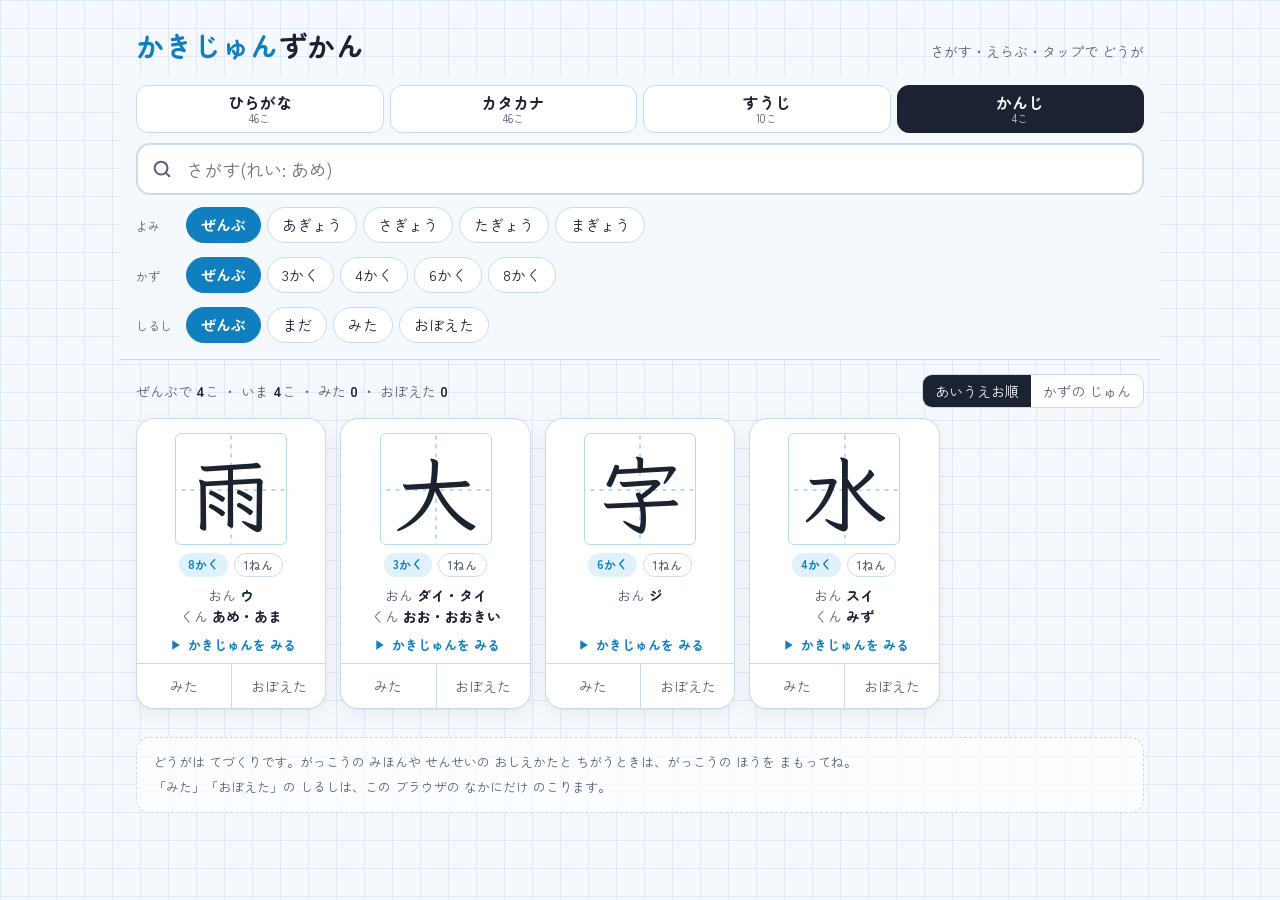
==== docs/index.html @ beeafe8a "ラベルを まだ/みた/おぼえた に変更 Co-Authored-By: Claude Sonnet 5.5 <noreply@anthropic.com> Claude-Session: https:" ====
<!DOCTYPE html>
<html lang="ja">
<head>
<meta charset="utf-8">
<meta name="viewport" content="width=device-width, initial-scale=1">
<title>かきじゅんずかん</title>
<link rel="preconnect" href="https://fonts.googleapis.com">
<link rel="preconnect" href="https://fonts.gstatic.com" crossorigin>
<link href="https://fonts.googleapis.com/css2?family=Klee+One:wght@400;600&family=Zen+Maru+Gothic:wght@400;500;700&display=swap" rel="stylesheet">
<style>
/* Layout idea: a school notebook page. Pale blue ruled paper, red-pencil accent,
   each kanji sits in a dashed-cross practice square like the real 漢字ノート. */
:root {
  --paper: #f5f9fd;
  --card: #ffffff;
  --grid: #dfeaf4;
  --line: #c9dbea;
  --ink: #1b2230;
  --ink-2: #566175;
  --accent: #0f7fc0;
  --accent-soft: #dff1fb;
  --ok: #26804f;
  --ok-soft: #e0f2e7;
  --guide: #b5d9ee;
  --shadow: 0 1px 0 rgba(27, 34, 48, .05), 0 6px 18px rgba(27, 34, 48, .06);
  --font-body: "Zen Maru Gothic", "Hiragino Maru Gothic ProN", "Yu Gothic", "Noto Sans JP", sans-serif;
  --font-kanji: "Klee One", "Yu Kyokasho", "UD Digi Kyokasho N-R", "Hiragino Mincho ProN", "Noto Serif JP", serif;
  color-scheme: light;
}
@media (prefers-color-scheme: dark) {
  :root:not([data-theme="light"]) {
    --paper: #12171e; --card: #1a212b; --grid: #1b2430; --line: #2b3646;
    --ink: #edf1f7; --ink-2: #9ba7b9; --accent: #5cc3f0; --accent-soft: #1c3442;
    --ok: #5ccb8a; --ok-soft: #1c3227; --guide: #2f5568;
    --shadow: 0 1px 0 rgba(0, 0, 0, .3), 0 6px 18px rgba(0, 0, 0, .25);
    color-scheme: dark;
  }
}
:root[data-theme="dark"] {
  --paper: #12171e; --card: #1a212b; --grid: #1b2430; --line: #2b3646;
  --ink: #edf1f7; --ink-2: #9ba7b9; --accent: #5cc3f0; --accent-soft: #1c3442;
  --ok: #5ccb8a; --ok-soft: #1c3227; --guide: #2f5568;
  --shadow: 0 1px 0 rgba(0, 0, 0, .3), 0 6px 18px rgba(0, 0, 0, .25);
  color-scheme: dark;
}

* { box-sizing: border-box; }
html { -webkit-text-size-adjust: 100%; }
body {
  margin: 0;
  background-color: var(--paper);
  background-image:
    linear-gradient(var(--grid) 1px, transparent 1px),
    linear-gradient(90deg, var(--grid) 1px, transparent 1px);
  background-size: 28px 28px;
  color: var(--ink);
  font-family: var(--font-body);
  font-size: 16px;
  line-height: 1.6;
}
button, input { font: inherit; color: inherit; }
button { cursor: pointer; }
:focus-visible { outline: 3px solid var(--accent); outline-offset: 2px; border-radius: 8px; }

.wrap { max-width: 1040px; margin: 0 auto; padding: 0 16px 56px; }

/* ---------- header + controls ---------- */
.top { padding: 28px 0 12px; display: flex; flex-wrap: wrap; align-items: baseline; justify-content: space-between; gap: 6px 16px; }
h1 { margin: 0; font-size: 28px; line-height: 1.25; letter-spacing: .02em; text-wrap: balance; }
h1 .mark { color: var(--accent); }
.lead { margin: 0; color: var(--ink-2); font-size: 14px; }

.controls {
  position: sticky; top: 0; z-index: 5;
  margin: 0 -16px; padding: 10px 16px 12px;
  background: color-mix(in srgb, var(--paper) 92%, transparent);
  backdrop-filter: blur(6px);
  border-bottom: 1px solid var(--line);
  display: grid; grid-template-columns: minmax(0, 1fr); gap: 10px;
}
.tabs { display: grid; grid-template-columns: repeat(4, minmax(0, 1fr)); gap: 6px; }
.tab {
  min-height: 48px; padding: 4px 2px; border: 1.5px solid var(--line); border-radius: 12px; background: var(--card);
  display: grid; justify-items: center; align-content: center; line-height: 1.2; font-size: 16px; font-weight: 700;
}
.tab small { font-size: 11px; font-weight: 400; color: var(--ink-2); font-variant-numeric: tabular-nums; }
.tab[aria-selected="true"] { background: var(--ink); border-color: var(--ink); color: var(--paper); }
.tab[aria-selected="true"] small { color: var(--paper); opacity: .8; }
.search { position: relative; }
.search input {
  width: 100%; height: 52px; padding: 0 48px 0 48px;
  border: 2px solid var(--line); border-radius: 14px;
  background: var(--card); font-size: 18px;
}
.search input:focus { border-color: var(--accent); outline: none; box-shadow: 0 0 0 4px var(--accent-soft); }
.search svg { position: absolute; left: 15px; top: 15px; width: 22px; height: 22px; color: var(--ink-2); pointer-events: none; }
.search .clear {
  position: absolute; right: 8px; top: 8px; width: 36px; height: 36px; border: 0; border-radius: 10px;
  background: transparent; color: var(--ink-2); font-size: 22px; line-height: 1;
}
.search .clear[hidden] { display: none; }

.filters { display: grid; grid-template-columns: minmax(0, 1fr); gap: 8px; }
.frow { display: flex; align-items: center; gap: 8px; min-width: 0; }
.flabel { flex: none; width: 3.4em; font-size: 12px; color: var(--ink-2); }
.chips { display: flex; gap: 6px; overflow-x: auto; padding: 2px 1px 4px; scrollbar-width: thin; min-width: 0; flex: 1; }
.chip {
  flex: none; min-width: 44px; height: 36px; padding: 0 14px;
  border: 1.5px solid var(--line); border-radius: 999px; background: var(--card);
  font-size: 15px; white-space: nowrap;
}
.chip[aria-pressed="true"] { background: var(--accent); border-color: var(--accent); color: #fff; font-weight: 700; }
:root[data-theme="dark"] .chip[aria-pressed="true"] { color: #08141c; }
@media (prefers-color-scheme: dark) { :root:not([data-theme="light"]) .chip[aria-pressed="true"] { color: #08141c; } }

.summary { display: flex; flex-wrap: wrap; gap: 4px 14px; align-items: center; justify-content: space-between; padding: 14px 0 10px; color: var(--ink-2); font-size: 14px; }
.summary b { color: var(--ink); font-variant-numeric: tabular-nums; }
.sort { display: inline-flex; border: 1.5px solid var(--line); border-radius: 10px; overflow: hidden; background: var(--card); }
.sort button { border: 0; background: transparent; padding: 5px 12px; font-size: 14px; }
.sort button[aria-pressed="true"] { background: var(--ink); color: var(--paper); }

/* ---------- cards ---------- */
.grid { list-style: none; margin: 0; padding: 0; display: grid; grid-template-columns: repeat(auto-fill, minmax(158px, 1fr)); gap: 14px; }
.card {
  background: var(--card); border: 1.5px solid var(--line); border-radius: 18px; box-shadow: var(--shadow);
  display: flex; flex-direction: column; overflow: hidden;
}
.card[data-status="done"] { border-color: color-mix(in srgb, var(--ok) 55%, var(--line)); }
.open { border: 0; background: transparent; padding: 14px 12px 8px; display: grid; justify-items: center; gap: 8px; text-align: center; }
.square {
  position: relative; width: 112px; height: 112px; display: grid; place-items: center;
  border: 1.5px solid var(--guide); border-radius: 6px;
  background:
    linear-gradient(90deg, var(--guide) 50%, transparent 50%) center / 9px 1.5px repeat-x,
    linear-gradient(0deg, var(--guide) 50%, transparent 50%) center / 1.5px 9px repeat-y;
}
.square::after { content: ""; position: absolute; inset: 0; background: var(--card); opacity: 0; }
.kanji { position: relative; z-index: 1; font-family: var(--font-kanji); font-size: 84px; line-height: 1; font-weight: 600; text-shadow: 0 0 0 var(--card); }
.meta { display: flex; gap: 6px; flex-wrap: wrap; justify-content: center; }
.tag { font-size: 12px; padding: 1px 9px; border-radius: 999px; background: var(--accent-soft); color: var(--accent); font-weight: 700; font-variant-numeric: tabular-nums; }
.tag.plain { background: transparent; border: 1px solid var(--line); color: var(--ink-2); font-weight: 500; }
.reads { font-size: 14px; color: var(--ink-2); line-height: 1.5; min-height: 3em; }
.reads b { color: var(--ink); font-weight: 700; }
.play { display: inline-flex; align-items: center; gap: 5px; color: var(--accent); font-size: 13px; font-weight: 700; }
.play svg { width: 16px; height: 16px; }
.marks { display: grid; grid-template-columns: 1fr 1fr; border-top: 1.5px solid var(--line); }
.mark-btn { border: 0; background: transparent; padding: 9px 4px; font-size: 14px; color: var(--ink-2); min-height: 44px; }
.mark-btn + .mark-btn { border-left: 1.5px solid var(--line); }
.mark-btn[aria-pressed="true"].practice { background: var(--accent-soft); color: var(--accent); font-weight: 700; }
.mark-btn[aria-pressed="true"].done { background: var(--ok-soft); color: var(--ok); font-weight: 700; }

.empty { text-align: center; padding: 48px 12px; color: var(--ink-2); }
.empty strong { display: block; color: var(--ink); font-size: 18px; margin-bottom: 6px; }
.empty button { margin-top: 12px; height: 44px; padding: 0 20px; border-radius: 12px; border: 1.5px solid var(--accent); background: var(--card); color: var(--accent); font-weight: 700; }

.foot { margin-top: 28px; padding: 14px 16px; border: 1.5px dashed var(--line); border-radius: 14px; color: var(--ink-2); font-size: 13px; background: color-mix(in srgb, var(--card) 70%, transparent); }
.foot p { margin: 0; }
.foot p + p { margin-top: 4px; }

/* ---------- video dialog ---------- */
.scrim { position: fixed; inset: 0; z-index: 20; background: rgba(10, 14, 20, .62); display: grid; place-items: center; padding: 12px; }
.scrim[hidden] { display: none; }
.sheet { width: min(900px, 100%); max-height: calc(100% - 8px); overflow: auto; background: var(--card); border-radius: 20px; box-shadow: 0 20px 60px rgba(0, 0, 0, .4); }
.sheet-head { display: flex; align-items: center; gap: 10px; padding: 12px 12px 8px 18px; }
.sheet-head h2 { margin: 0; font-size: 20px; flex: 1; min-width: 0; }
.sheet-head h2 .k { font-family: var(--font-kanji); font-size: 30px; margin-right: 8px; color: var(--accent); }
.icon-btn { width: 44px; height: 44px; border-radius: 12px; border: 1.5px solid var(--line); background: var(--card); font-size: 20px; line-height: 1; }
.icon-btn:disabled { opacity: .35; cursor: default; }
.video-box { background: #fff; aspect-ratio: 16 / 9; width: 100%; }
.video-box video { width: 100%; height: 100%; display: block; background: #faf7f2; }
.sheet-body { padding: 12px 18px 18px; display: grid; gap: 10px; }
.speed { display: flex; align-items: center; gap: 8px; flex-wrap: wrap; }
.speed .chip { height: 40px; }
.facts { margin: 0; display: grid; grid-template-columns: auto 1fr; gap: 4px 14px; font-size: 15px; }
.facts dt { color: var(--ink-2); font-size: 13px; padding-top: 2px; }
.facts dd { margin: 0; }
.note { margin: 0; padding: 8px 12px; border-radius: 10px; background: var(--accent-soft); color: var(--ink); font-size: 14px; }

@media (max-width: 420px) {
  h1 { font-size: 24px; }
  .grid { grid-template-columns: repeat(2, minmax(0, 1fr)); gap: 10px; }
  .square { width: 96px; height: 96px; }
  .kanji { font-size: 72px; }
  .scrim { padding: 0; align-items: end; }
  .sheet { border-radius: 20px 20px 0 0; max-height: 96%; }
}
@media (prefers-reduced-motion: no-preference) {
  .card { transition: transform .12s ease, box-shadow .12s ease; }
  .card:hover { transform: translateY(-2px); }
}
</style>
</head>
<body>
<div class="wrap">
  <header class="top">
    <h1><span class="mark">かきじゅん</span>ずかん</h1>
    <p class="lead">さがす・えらぶ・タップで どうが</p>
  </header>

  <section class="controls" aria-label="さがす・しぼりこみ">
    <div class="tabs" id="tabs" role="tablist" aria-label="もじの しゅるい"></div>
    <div class="search">
      <svg viewBox="0 0 24 24" fill="none" stroke="currentColor" stroke-width="2.2" stroke-linecap="round" aria-hidden="true"><circle cx="11" cy="11" r="7"/><path d="M20 20l-3.5-3.5"/></svg>
      <input id="q" type="search" inputmode="search" autocomplete="off" enterkeyhint="search"
             placeholder="さがす(れい: あめ)" aria-label="かんじ・よみ・ことばで さがす">
      <button class="clear" id="qclear" type="button" aria-label="もじを けす" hidden>×</button>
    </div>
    <div class="filters">
      <div class="frow"><span class="flabel">よみ</span><div class="chips" id="rows" role="group" aria-label="よみの ぎょうで しぼりこむ"></div></div>
      <div class="frow"><span class="flabel">かず</span><div class="chips" id="strokes" role="group" aria-label="かくの かずで しぼりこむ"></div></div>
      <div class="frow"><span class="flabel">しるし</span><div class="chips" id="status" role="group" aria-label="しるしでしぼりこむ"></div></div>
    </div>
  </section>

  <div class="summary">
    <span id="count" aria-live="polite"></span>
    <span class="sort" role="group" aria-label="ならびかえ">
      <button type="button" data-sort="kana" aria-pressed="true">あいうえお順</button>
      <button type="button" data-sort="strokes" aria-pressed="false">かずの じゅん</button>
    </span>
  </div>

  <ul class="grid" id="grid"></ul>
  <div class="empty" id="soon" hidden>
    <strong>このタブの どうがは、まだ ありません</strong>
    <span>じゅんびが できたら、ここに ならびます。</span>
  </div>
  <div class="empty" id="empty" hidden>
    <strong>みつかりません</strong>
    <span>ひらがなで「あめ」のように いれるか、しぼりこみを はずして ください。</span><br>
    <button type="button" id="reset">しぼりこみを ぜんぶ はずす</button>
  </div>

  <aside class="foot">
    <p>どうがは てづくりです。がっこうの みほんや せんせいの おしえかたと ちがうときは、がっこうの ほうを まもってね。</p>
    <p>「みた」「おぼえた」の しるしは、この ブラウザの なかにだけ のこります。</p>
  </aside>
</div>

<div class="scrim" id="scrim" hidden>
  <div class="sheet" role="dialog" aria-modal="true" aria-labelledby="dtitle" id="sheet">
    <div class="sheet-head">
      <button class="icon-btn" id="prev" type="button" aria-label="まえの もじ">‹</button>
      <h2 id="dtitle"></h2>
      <button class="icon-btn" id="next" type="button" aria-label="つぎの もじ">›</button>
      <button class="icon-btn" id="close" type="button" aria-label="とじる">×</button>
    </div>
    <div class="video-box"><video id="video" controls playsinline muted loop preload="metadata"></video></div>
    <div class="sheet-body">
      <div class="speed" role="group" aria-label="どうがの はやさ">
        <button class="chip" type="button" data-rate="0.5" aria-pressed="false">ゆっくり</button>
        <button class="chip" type="button" data-rate="1" aria-pressed="true">ふつう</button>
      </div>
      <dl class="facts" id="facts"></dl>
      <p class="note" id="note" hidden></p>
    </div>
  </div>
</div>

<script>
/* ---- data: add one object per kanji; put its video in videos/ ---- */
const KANJI = [
  { k: "雨", on: ["ウ"], kun: ["あめ", "あま"], words: [["大雨", "おおあめ"], ["小雨", "こさめ"], ["雨天", "うてん"]],
    grade: 1, strokes: 8, video: "videos/ame.mp4", note: "" },
  { k: "字", on: ["ジ"], kun: [], words: [["文字", "もじ"], ["十字", "じゅうじ"], ["赤字", "あかじ"]],
    grade: 1, strokes: 6, video: "videos/ji.mp4", note: "" },
  { k: "水", on: ["スイ"], kun: ["みず"], words: [["水", "みず"], ["水玉", "みずたま"], ["水田", "すいでん"]],
    grade: 1, strokes: 4, video: "videos/sui.mp4", note: "" },
  { k: "大", on: ["ダイ", "タイ"], kun: ["おお", "おおきい"], words: [["大きい", "おおきい"], ["大雨", "おおあめ"], ["大小", "だいしょう"]],
    grade: 1, strokes: 3, video: "videos/dai.mp4", note: "" }
];

/* kana & numbers: [char, romaji/reading, strokes] — video file is videos/<prefix>_<romaji>.mp4 */
const KANA = {"h": [["あ", "a", 3], ["い", "i", 2], ["う", "u", 2], ["え", "e", 2], ["お", "o", 3], ["か", "ka", 3], ["き", "ki", 4], ["く", "ku", 1], ["け", "ke", 3], ["こ", "ko", 2], ["さ", "sa", 3], ["し", "shi", 1], ["す", "su", 2], ["せ", "se", 3], ["そ", "so", 2], ["た", "ta", 4], ["ち", "chi", 2], ["つ", "tsu", 1], ["て", "te", 1], ["と", "to", 2], ["な", "na", 4], ["に", "ni", 3], ["ぬ", "nu", 2], ["ね", "ne", 2], ["の", "no", 1], ["は", "ha", 3], ["ひ", "hi", 1], ["ふ", "fu", 4], ["へ", "he", 1], ["ほ", "ho", 4], ["ま", "ma", 3], ["み", "mi", 2], ["む", "mu", 3], ["め", "me", 2], ["も", "mo", 3], ["や", "ya", 3], ["ゆ", "yu", 2], ["よ", "yo", 2], ["ら", "ra", 2], ["り", "ri", 2], ["る", "ru", 2], ["れ", "re", 2], ["ろ", "ro", 1], ["わ", "wa", 2], ["を", "wo", 3], ["ん", "n", 1]], "k": [["ア", "a", 2], ["イ", "i", 2], ["ウ", "u", 3], ["エ", "e", 3], ["オ", "o", 3], ["カ", "ka", 2], ["キ", "ki", 3], ["ク", "ku", 2], ["ケ", "ke", 3], ["コ", "ko", 2], ["サ", "sa", 3], ["シ", "shi", 3], ["ス", "su", 2], ["セ", "se", 2], ["ソ", "so", 2], ["タ", "ta", 3], ["チ", "chi", 3], ["ツ", "tsu", 3], ["テ", "te", 3], ["ト", "to", 2], ["ナ", "na", 2], ["ニ", "ni", 2], ["ヌ", "nu", 2], ["ネ", "ne", 4], ["ノ", "no", 1], ["ハ", "ha", 2], ["ヒ", "hi", 2], ["フ", "fu", 1], ["ヘ", "he", 1], ["ホ", "ho", 4], ["マ", "ma", 2], ["ミ", "mi", 3], ["ム", "mu", 2], ["メ", "me", 2], ["モ", "mo", 3], ["ヤ", "ya", 2], ["ユ", "yu", 2], ["ヨ", "yo", 3], ["ラ", "ra", 2], ["リ", "ri", 2], ["ル", "ru", 2], ["レ", "re", 1], ["ロ", "ro", 3], ["ワ", "wa", 2], ["ヲ", "wo", 3], ["ン", "n", 2]], "n": [["0", "ぜろ", 1], ["1", "いち", 2], ["2", "に", 1], ["3", "さん", 1], ["4", "よん", 2], ["5", "ご", 2], ["6", "ろく", 1], ["7", "なな", 1], ["8", "はち", 1], ["9", "きゅう", 2]]};
KANA.h.forEach(([c, r, n], i) => KANJI.push({ k: c, cat: "hiragana", on: [], kun: [], words: [], grade: 0, strokes: n, video: `videos/h_${r}.mp4`, note: "", ord: i, sub: r }));
KANA.k.forEach(([c, r, n], i) => KANJI.push({ k: c, cat: "katakana", on: [], kun: [], words: [], grade: 0, strokes: n, video: `videos/k_${r}.mp4`, note: "", ord: i, sub: r }));
KANA.n.forEach(([c, r, n], i) => KANJI.push({ k: c, cat: "number", on: [], kun: [], words: [], grade: 0, strokes: n, video: `videos/n_${c}.mp4`, note: "", ord: i, sub: r }));

/* tabs: each entry in KANJI carries cat (default "kanji"). Hiragana / katakana / numbers use the same fields. */
const CATS = [["hiragana", "ひらがな"], ["katakana", "カタカナ"], ["number", "すうじ"], ["kanji", "かんじ"]];
const ROWS = [["あ", "あいうえお"], ["か", "かきくけこがぎぐげご"], ["さ", "さしすせそざじずぜぞ"], ["た", "たちつてとだぢづでど"],
  ["な", "なにぬねの"], ["は", "はひふへほばびぶべぼぱぴぷぺぽ"], ["ま", "まみむめも"], ["や", "やゆよ"], ["ら", "らりるれろ"], ["わ", "わをん"]];

const $ = (id) => document.getElementById(id);
const norm = (s) => String(s).normalize("NFKC").toLowerCase()
  .replace(/[ァ-ヶ]/g, (c) => String.fromCharCode(c.charCodeAt(0) - 0x60))
  .replace(/[\s　・、。,.]/g, "");
const esc = (s) => String(s).replace(/[&<>"']/g, (c) => ({ "&": "&amp;", "<": "&lt;", ">": "&gt;", '"': "&quot;", "'": "&#39;" }[c]));
const rowOf = (reading) => { const c = norm(reading)[0]; const r = ROWS.find((x) => x[1].includes(c)); return r ? r[0] : null; };

KANJI.forEach((d) => {
  d.cat = d.cat || "kanji";
  const reads = [...d.on, ...d.kun];
  const isKana = d.cat === "hiragana" || d.cat === "katakana";
  if (d.cat === "number") d.sub += { "0": " れい まる", "4": " し", "7": " しち", "9": " く" }[d.k] || "";
  d.sortKey = norm(d.kun[0] || d.on[0] || "");
  d.rows = isKana ? [rowOf(d.k)].filter(Boolean) : [...new Set(reads.map(rowOf).filter(Boolean))];
  d.hay = norm([d.k, ...reads, ...d.words.flat(), d.strokes + "画", d.strokes + "かく", d.grade ? d.grade + "年" + d.grade + "ねん" : "", d.sub || ""].join(" "));
  d.direct = [d.k, ...reads, ...(d.sub ? d.sub.split(" ") : [])].map(norm);   /* the kanji itself and its readings, for ranking */
});

/* ---- state ---- */
const hashCat = () => { const h = location.hash.slice(1); return CATS.some((c) => c[0] === h) ? h : null; };
const state = { cat: hashCat() || "kanji", q: "", row: null, strokes: null, status: "all", sort: "kana" };
let marks = {};
try { marks = JSON.parse(localStorage.getItem("kanji-marks") || "{}") || {}; } catch (e) { marks = {}; }
const saveMarks = () => { try { localStorage.setItem("kanji-marks", JSON.stringify(marks)); } catch (e) { /* storage may be unavailable */ } };

/* ---- filtering ---- */
function matches(d) {
  if (d.cat !== state.cat) return false;
  const tokens = state.q.normalize("NFKC").split(/[\s　]+/).map(norm).filter(Boolean);
  if (!tokens.every((t) => d.hay.includes(t))) return false;
  if (state.row && !d.rows.includes(state.row)) return false;
  if (state.strokes && d.strokes !== state.strokes) return false;
  const m = marks[d.k] || "";
  if (state.status === "none" && m !== "") return false;
  if (state.status === "practice" && m !== "practice") return false;
  if (state.status === "done" && m !== "done") return false;
  return true;
}
/* While searching, the kanji whose own reading matches come first (あめ → 雨 before 大, which only has 大雨). */
function score(d) {
  const tokens = state.q.normalize("NFKC").split(/[\s　]+/).map(norm).filter(Boolean);
  if (!tokens.length) return 0;
  return Math.min(...tokens.map((t) => d.direct.includes(t) ? 3 : d.direct.some((r) => r.startsWith(t)) ? 2 : 1));
}
function visible() {
  const list = KANJI.filter(matches);
  const base = (a, b) => state.sort === "strokes" ? a.strokes - b.strokes || (a.ord ?? 0) - (b.ord ?? 0) || a.sortKey.localeCompare(b.sortKey, "ja")
    : a.ord !== undefined && b.ord !== undefined ? a.ord - b.ord
    : state.sort === "strokes"
    ? a.strokes - b.strokes || a.sortKey.localeCompare(b.sortKey, "ja")
    : a.sortKey.localeCompare(b.sortKey, "ja");
  list.sort((a, b) => score(b) - score(a) || base(a, b));
  return list;
}

/* ---- render ---- */
function chipGroup(el, items, current, onPick) {
  el.innerHTML = items.map(([val, label]) =>
    `<button class="chip" type="button" data-v="${esc(val)}" aria-pressed="${String(val) === String(current)}">${esc(label)}</button>`).join("");
  el.onclick = (e) => { const b = e.target.closest("button[data-v]"); if (b) onPick(b.dataset.v); };
}
const pool = () => KANJI.filter((d) => d.cat === state.cat);
function renderTabs() {
  $("tabs").innerHTML = CATS.map(([id, label]) =>
    `<button class="tab" type="button" role="tab" id="tab-${id}" data-cat="${id}" aria-selected="${id === state.cat}">${esc(label)}<small>${KANJI.filter((d) => d.cat === id).length}こ</small></button>`).join("");
}
function renderFilters() {
  const rows = ROWS.map((r) => r[0]).filter((r) => pool().some((d) => d.rows.includes(r)));
  chipGroup($("rows"), [["", "ぜんぶ"], ...rows.map((r) => [r, r + "ぎょう"])], state.row || "", (v) => { state.row = v || null; update(); });
  const ss = [...new Set(pool().map((d) => d.strokes))].sort((a, b) => a - b);
  chipGroup($("strokes"), [["", "ぜんぶ"], ...ss.map((n) => [n, n + "かく"])], state.strokes || "", (v) => { state.strokes = v ? Number(v) : null; update(); });
  chipGroup($("status"), [["all", "ぜんぶ"], ["none", "まだ"], ["practice", "みた"], ["done", "おぼえた"]], state.status, (v) => { state.status = v; update(); });
}
function cardHTML(d) {
  const m = marks[d.k] || "";
  const reads = d.sub ? `よみ <b>${esc(d.sub.split(" ")[0])}</b>` : [d.on.length ? `おん <b>${esc(d.on.join("・"))}</b>` : "", d.kun.length ? `くん <b>${esc(d.kun.join("・"))}</b>` : ""].filter(Boolean).join("<br>");
  return `<li class="card" data-status="${esc(m)}">
    <button class="open" type="button" data-open="${esc(d.k)}" aria-label="${esc(d.k)}の かきじゅんを みる">
      <span class="square"><span class="kanji">${esc(d.k)}</span></span>
      <span class="meta"><span class="tag">${d.strokes}かく</span>${d.grade ? `<span class="tag plain">${d.grade}ねん</span>` : ""}</span>
      <span class="reads">${reads}</span>
      <span class="play"><svg viewBox="0 0 24 24" fill="currentColor" aria-hidden="true"><path d="M8 5v14l11-7z"/></svg>かきじゅんを みる</span>
    </button>
    <div class="marks">
      <button class="mark-btn practice" type="button" data-mark="practice" data-k="${esc(d.k)}" aria-pressed="${m === "practice"}">みた</button>
      <button class="mark-btn done" type="button" data-mark="done" data-k="${esc(d.k)}" aria-pressed="${m === "done"}">おぼえた</button>
    </div>
  </li>`;
}
function renderList() {
  const list = visible();
  $("grid").innerHTML = list.map(cardHTML).join("");
  const total = pool().length;
  $("soon").hidden = total > 0;
  $("empty").hidden = list.length > 0 || total === 0;
  const nP = pool().filter((d) => marks[d.k] === "practice").length;
  const nD = pool().filter((d) => marks[d.k] === "done").length;
  $("count").innerHTML = `ぜんぶで <b>${total}</b>こ ・ いま <b>${list.length}</b>こ ・ みた <b>${nP}</b> ・ おぼえた <b>${nD}</b>`;
  $("qclear").hidden = !state.q;
  document.querySelectorAll(".sort button").forEach((b) => b.setAttribute("aria-pressed", String(b.dataset.sort === state.sort)));
  return list;
}
function update() { renderTabs(); renderFilters(); currentList = renderList(); }
let currentList = [];
$("tabs").addEventListener("click", (e) => {
  const b = e.target.closest("button[data-cat]"); if (!b || b.dataset.cat === state.cat) return;
  Object.assign(state, { cat: b.dataset.cat, q: "", row: null, strokes: null, status: "all" });
  $("q").value = "";
  try { history.replaceState(null, "", "#" + state.cat); } catch (err) { location.hash = state.cat; }
  update();
});
window.addEventListener("hashchange", () => {
  const c = hashCat(); if (c && c !== state.cat) { Object.assign(state, { cat: c, q: "", row: null, strokes: null, status: "all" }); $("q").value = ""; update(); }
});

/* ---- events ---- */
$("q").addEventListener("input", (e) => { state.q = e.target.value; currentList = renderList(); });
$("qclear").addEventListener("click", () => { $("q").value = ""; state.q = ""; update(); $("q").focus(); });
$("reset").addEventListener("click", () => { Object.assign(state, { q: "", row: null, strokes: null, status: "all" }); $("q").value = ""; update(); });
document.querySelector(".sort").addEventListener("click", (e) => { const b = e.target.closest("button[data-sort]"); if (b) { state.sort = b.dataset.sort; update(); } });
$("grid").addEventListener("click", (e) => {
  const mk = e.target.closest("button[data-mark]");
  if (mk) {
    const k = mk.dataset.k, v = mk.dataset.mark;
    if (marks[k] === v) delete marks[k]; else marks[k] = v;
    saveMarks(); update(); return;
  }
  const op = e.target.closest("button[data-open]");
  if (op) openDialog(op.dataset.open, op);
});

/* ---- dialog ---- */
let openFrom = null, openKey = null;
function show(k) {
  const d = KANJI.find((x) => x.k === k); if (!d) return;
  openKey = k;
  $("dtitle").innerHTML = `<span class="k">${esc(d.k)}</span>${d.strokes}かく${d.grade ? ` ・ ${d.grade}ねん` : ""}`;
  const v = $("video");
  v.src = d.video; v.playbackRate = Number(document.querySelector(".speed .chip[aria-pressed=true]").dataset.rate);
  v.play().catch(() => {});
  const words = d.words.map(([w, r]) => `${esc(w)}(${esc(r)})`).join("、");
  $("facts").innerHTML = d.sub ? `<dt>よみ</dt><dd>${esc(d.sub.split(" ")[0])}</dd>` :
    (d.on.length ? `<dt>おんよみ</dt><dd>${esc(d.on.join("、"))}</dd>` : "") +
    (d.kun.length ? `<dt>くんよみ</dt><dd>${esc(d.kun.join("、"))}</dd>` : "") +
    `<dt>ことば</dt><dd>${words}</dd>`;
  $("note").hidden = !d.note; $("note").textContent = d.note || "";
  const i = currentList.findIndex((x) => x.k === k);
  $("prev").disabled = i <= 0; $("next").disabled = i < 0 || i >= currentList.length - 1;
}
function openDialog(k, from) { openFrom = from || null; $("scrim").hidden = false; show(k); $("close").focus(); }
function closeDialog() { const v = $("video"); v.pause(); v.removeAttribute("src"); v.load(); $("scrim").hidden = true; if (openFrom && document.contains(openFrom)) openFrom.focus(); }
function step(n) { const i = currentList.findIndex((x) => x.k === openKey); const t = currentList[i + n]; if (t) show(t.k); }
$("close").addEventListener("click", closeDialog);
$("prev").addEventListener("click", () => step(-1));
$("next").addEventListener("click", () => step(1));
$("scrim").addEventListener("click", (e) => { if (e.target === $("scrim")) closeDialog(); });
document.querySelector(".speed").addEventListener("click", (e) => {
  const b = e.target.closest("button[data-rate]"); if (!b) return;
  document.querySelectorAll(".speed .chip").forEach((c) => c.setAttribute("aria-pressed", String(c === b)));
  $("video").playbackRate = Number(b.dataset.rate);
});
document.addEventListener("keydown", (e) => {
  if ($("scrim").hidden) return;
  if (e.key === "Escape") closeDialog();
  else if (e.key === "ArrowLeft") step(-1);
  else if (e.key === "ArrowRight") step(1);
  else if (e.key === "Tab") {
    const f = [...$("sheet").querySelectorAll("button:not(:disabled), video")];
    if (!f.length) return;
    const first = f[0], last = f[f.length - 1];
    if (e.shiftKey && document.activeElement === first) { e.preventDefault(); last.focus(); }
    else if (!e.shiftKey && document.activeElement === last) { e.preventDefault(); first.focus(); }
  }
});

update();
</script>
</body>
</html>
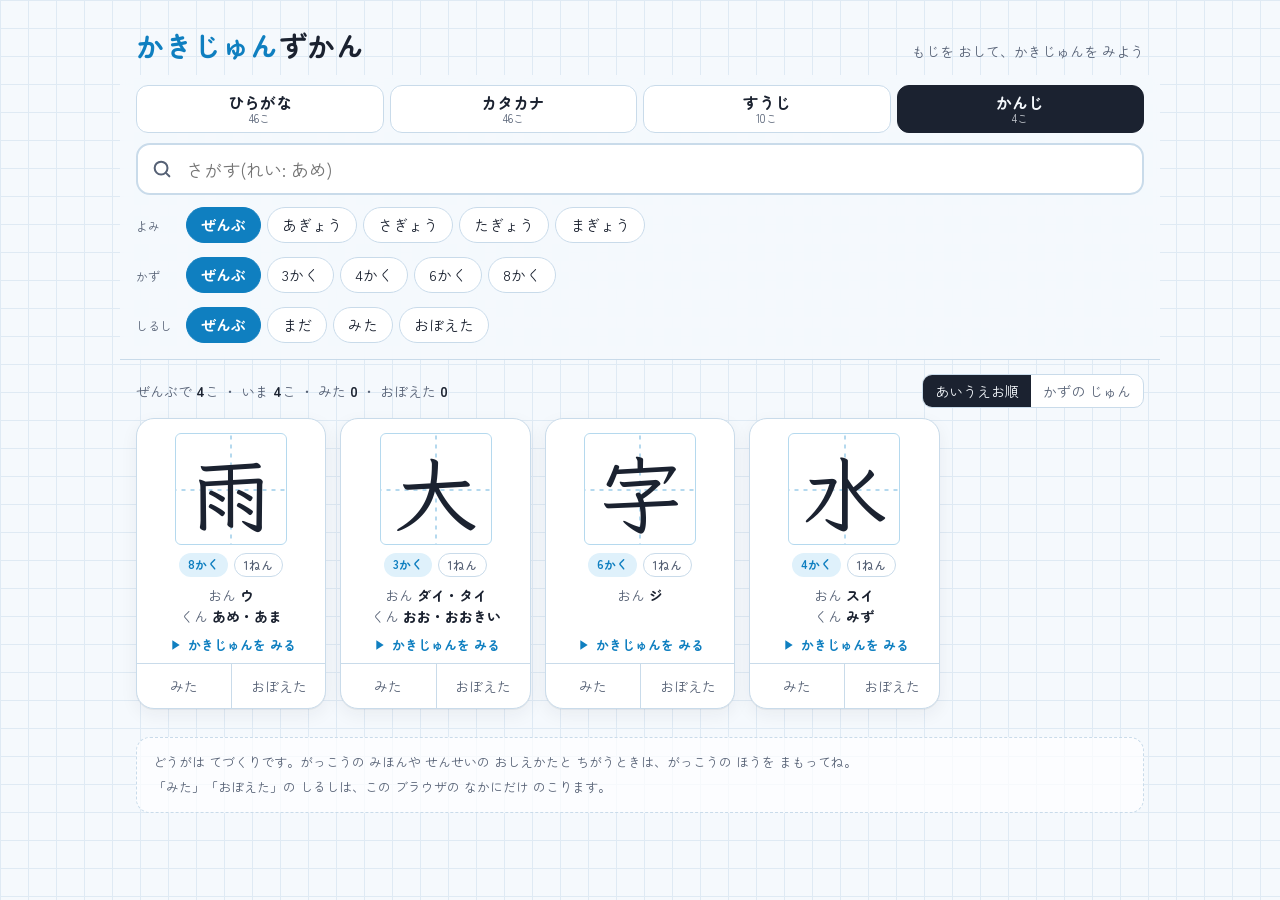
==== commit 87230714: "副題を「もじを おして、かきじゅんを みよう」に変更 Co-Authored-By: Claude Sonnet 5.5 <noreply@anthropic.com> Claude-Session:" ====
--- a/docs/index.html
+++ b/docs/index.html
@@ -194,7 +194,7 @@
 <div class="wrap">
   <header class="top">
     <h1><span class="mark">かきじゅん</span>ずかん</h1>
-    <p class="lead">さがす・えらぶ・タップで どうが</p>
+    <p class="lead">もじを おして、かきじゅんを みよう</p>
   </header>
 
   <section class="controls" aria-label="さがす・しぼりこみ">
@@ -413,7 +413,7 @@
 });
 
 /* ---- dialog ---- */
-let openFrom = null, openKey = null;
+let openFrom = null, openKey = null, marksChanged = false;
 function show(k) {
   const d = KANJI.find((x) => x.k === k); if (!d) return;
   openKey = k;
@@ -421,6 +421,8 @@
   const v = $("video");
   v.src = d.video; v.playbackRate = Number(document.querySelector(".speed .chip[aria-pressed=true]").dataset.rate);
   v.play().catch(() => {});
+  /* watching a video counts as "みた" (never overrides おぼえた) */
+  if (!marks[k]) { marks[k] = "practice"; saveMarks(); marksChanged = true; }
   const words = d.words.map(([w, r]) => `${esc(w)}(${esc(r)})`).join("、");
   $("facts").innerHTML = d.sub ? `<dt>よみ</dt><dd>${esc(d.sub.split(" ")[0])}</dd>` :
     (d.on.length ? `<dt>おんよみ</dt><dd>${esc(d.on.join("、"))}</dd>` : "") +
@@ -431,7 +433,7 @@
   $("prev").disabled = i <= 0; $("next").disabled = i < 0 || i >= currentList.length - 1;
 }
 function openDialog(k, from) { openFrom = from || null; $("scrim").hidden = false; show(k); $("close").focus(); }
-function closeDialog() { const v = $("video"); v.pause(); v.removeAttribute("src"); v.load(); $("scrim").hidden = true; if (openFrom && document.contains(openFrom)) openFrom.focus(); }
+function closeDialog() { const v = $("video"); v.pause(); v.removeAttribute("src"); v.load(); $("scrim").hidden = true; if (marksChanged) { marksChanged = false; update(); } if (openFrom && document.contains(openFrom)) openFrom.focus(); }
 function step(n) { const i = currentList.findIndex((x) => x.k === openKey); const t = currentList[i + n]; if (t) show(t.k); }
 $("close").addEventListener("click", closeDialog);
 $("prev").addEventListener("click", () => step(-1));
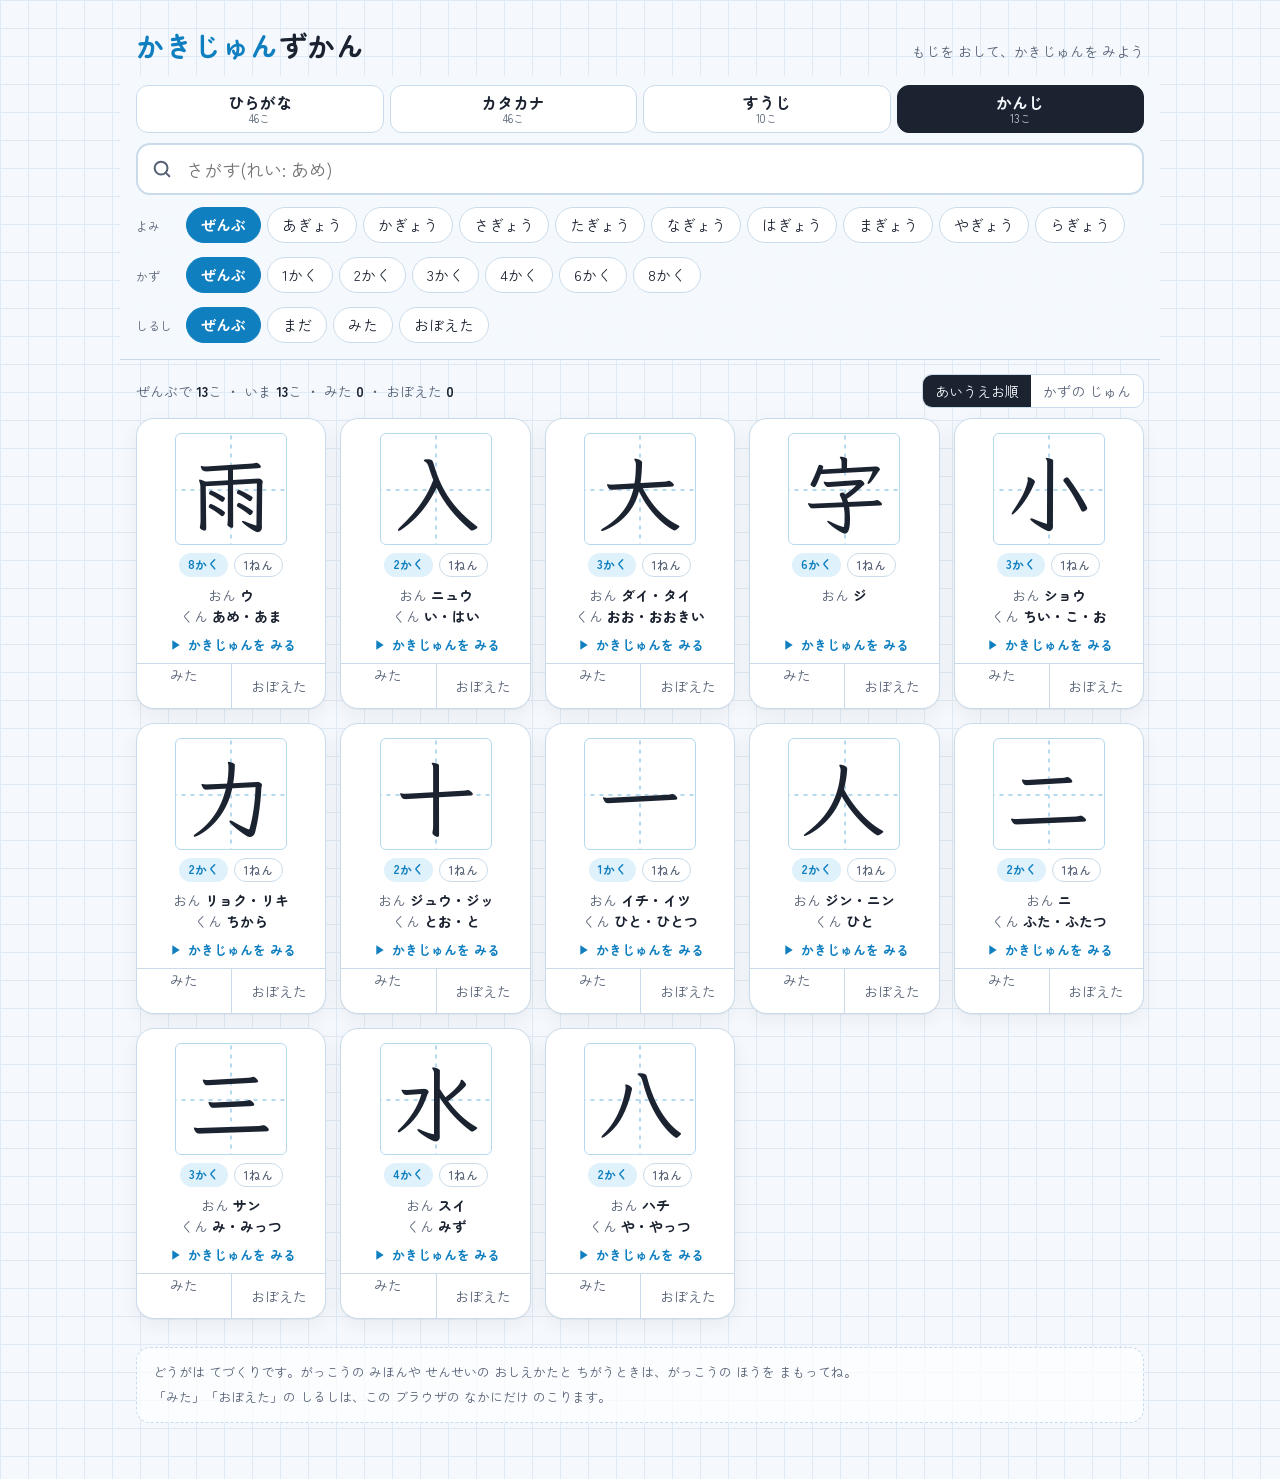
==== commit e14ae417: "れんしゅう機能(なぞる・みないで かく・みかえす・よみあげ・せってい)を追加 Co-Authored-By: Claude Sonnet 5.5 <noreply@anthropic.com> Cla" ====
--- a/docs/index.html
+++ b/docs/index.html
@@ -189,6 +189,7 @@
   .card:hover { transform: translateY(-2px); }
 }
 </style>
+<link rel="stylesheet" href="practice.css">
 </head>
 <body>
 <div class="wrap">
@@ -267,7 +268,25 @@
   { k: "水", on: ["スイ"], kun: ["みず"], words: [["水", "みず"], ["水玉", "みずたま"], ["水田", "すいでん"]],
     grade: 1, strokes: 4, video: "videos/sui.mp4", note: "" },
   { k: "大", on: ["ダイ", "タイ"], kun: ["おお", "おおきい"], words: [["大きい", "おおきい"], ["大雨", "おおあめ"], ["大小", "だいしょう"]],
-    grade: 1, strokes: 3, video: "videos/dai.mp4", note: "" }
+    grade: 1, strokes: 3, video: "videos/dai.mp4", note: "" },
+  { k: "一", on: ["イチ", "イツ"], kun: ["ひと", "ひとつ"], words: [["一つ", "ひとつ"], ["一人", "ひとり"], ["一年", "いちねん"]],
+    grade: 1, strokes: 1, video: "videos/ichi.mp4", note: "" },
+  { k: "二", on: ["ニ"], kun: ["ふた", "ふたつ"], words: [["二つ", "ふたつ"], ["二人", "ふたり"], ["二日", "ふつか"]],
+    grade: 1, strokes: 2, video: "videos/ni.mp4", note: "" },
+  { k: "三", on: ["サン"], kun: ["み", "みっつ"], words: [["三つ", "みっつ"], ["三日", "みっか"], ["三月", "さんがつ"]],
+    grade: 1, strokes: 3, video: "videos/san.mp4", note: "" },
+  { k: "十", on: ["ジュウ", "ジッ"], kun: ["とお", "と"], words: [["十", "とお"], ["十人", "じゅうにん"], ["十日", "とおか"]],
+    grade: 1, strokes: 2, video: "videos/juu.mp4", note: "" },
+  { k: "八", on: ["ハチ"], kun: ["や", "やっつ"], words: [["八つ", "やっつ"], ["八百", "はっぴゃく"], ["八日", "ようか"]],
+    grade: 1, strokes: 2, video: "videos/hachi.mp4", note: "" },
+  { k: "力", on: ["リョク", "リキ"], kun: ["ちから"], words: [["力", "ちから"], ["力もち", "ちからもち"], ["学力", "がくりょく"]],
+    grade: 1, strokes: 2, video: "videos/chikara.mp4", note: "" },
+  { k: "人", on: ["ジン", "ニン"], kun: ["ひと"], words: [["人", "ひと"], ["大人", "おとな"], ["人口", "じんこう"]],
+    grade: 1, strokes: 2, video: "videos/hito.mp4", note: "" },
+  { k: "入", on: ["ニュウ"], kun: ["い", "はい"], words: [["入る", "はいる"], ["入口", "いりぐち"], ["入学", "にゅうがく"]],
+    grade: 1, strokes: 2, video: "videos/nyuu.mp4", note: "" },
+  { k: "小", on: ["ショウ"], kun: ["ちい", "こ", "お"], words: [["小さい", "ちいさい"], ["小雨", "こさめ"], ["小学校", "しょうがっこう"]],
+    grade: 1, strokes: 3, video: "videos/shou.mp4", note: "" }
 ];
 
 /* kana & numbers: [char, romaji/reading, strokes] — video file is videos/<prefix>_<romaji>.mp4 */
@@ -431,9 +450,10 @@
   $("note").hidden = !d.note; $("note").textContent = d.note || "";
   const i = currentList.findIndex((x) => x.k === k);
   $("prev").disabled = i <= 0; $("next").disabled = i < 0 || i >= currentList.length - 1;
+  document.dispatchEvent(new CustomEvent("kakuu:show", { detail: { d } }));
 }
 function openDialog(k, from) { openFrom = from || null; $("scrim").hidden = false; show(k); $("close").focus(); }
-function closeDialog() { const v = $("video"); v.pause(); v.removeAttribute("src"); v.load(); $("scrim").hidden = true; if (marksChanged) { marksChanged = false; update(); } if (openFrom && document.contains(openFrom)) openFrom.focus(); }
+function closeDialog() { document.dispatchEvent(new CustomEvent("kakuu:close")); const v = $("video"); v.pause(); v.removeAttribute("src"); v.load(); $("scrim").hidden = true; if (marksChanged) { marksChanged = false; update(); } if (openFrom && document.contains(openFrom)) openFrom.focus(); }
 function step(n) { const i = currentList.findIndex((x) => x.k === openKey); const t = currentList[i + n]; if (t) show(t.k); }
 $("close").addEventListener("click", closeDialog);
 $("prev").addEventListener("click", () => step(-1));
@@ -450,7 +470,7 @@
   else if (e.key === "ArrowLeft") step(-1);
   else if (e.key === "ArrowRight") step(1);
   else if (e.key === "Tab") {
-    const f = [...$("sheet").querySelectorAll("button:not(:disabled), video")];
+    const f = [...$("sheet").querySelectorAll("button:not(:disabled), video")].filter((el) => el.offsetParent !== null);
     if (!f.length) return;
     const first = f[0], last = f[f.length - 1];
     if (e.shiftKey && document.activeElement === first) { e.preventDefault(); last.focus(); }
@@ -460,5 +480,8 @@
 
 update();
 </script>
+<script src="check.js"></script>
+<script src="data.js"></script>
+<script src="practice.js"></script>
 </body>
 </html>
--- a/docs/practice.css
+++ b/docs/practice.css
@@ -0,0 +1,48 @@
+/* れんしゅう(なぞる/みないで かく)・よみあげ・せってい */
+.modes { display: flex; gap: 8px; padding: 0 18px 10px; }
+.modes .chip { height: 42px; min-width: 96px; font-weight: 700; }
+.modes[hidden], .practice[hidden], .say-row[hidden], .video-box[hidden], .speed[hidden] { display: none; }
+
+.practice { padding: 0 18px 4px; display: grid; gap: 10px; justify-items: center; }
+.stages { display: flex; gap: 8px; flex-wrap: wrap; justify-content: center; }
+.stages .chip { height: 40px; }
+.pad-wrap { width: min(100%, 440px); aspect-ratio: 1; position: relative; }
+.pad { width: 100%; height: 100%; display: block; border: 1.5px solid var(--guide); border-radius: 10px; touch-action: none; background: var(--card); cursor: crosshair; }
+.pad:focus-visible { outline: 3px solid var(--accent); }
+.pmsg { margin: 0; min-height: 3.2em; width: min(100%, 440px); text-align: center; font-size: 17px; font-weight: 700; line-height: 1.5; display: grid; place-items: center; }
+.pmsg.good { color: var(--ok); }
+.pmsg.warn { color: #c2410c; }
+:root[data-theme="dark"] .pmsg.warn { color: #fdba74; }
+@media (prefers-color-scheme: dark) { :root:not([data-theme="light"]) .pmsg.warn { color: #fdba74; } }
+.pbtns { display: flex; gap: 8px; flex-wrap: wrap; justify-content: center; width: min(100%, 440px); }
+.pbtn { min-height: 46px; padding: 0 16px; border-radius: 12px; border: 1.5px solid var(--line); background: var(--card); font-weight: 700; }
+.pbtn.primary { background: var(--accent); border-color: var(--accent); color: #fff; }
+:root[data-theme="dark"] .pbtn.primary { color: #08141c; }
+@media (prefers-color-scheme: dark) { :root:not([data-theme="light"]) .pbtn.primary { color: #08141c; } }
+.pbtn[hidden] { display: none; }
+.pbtn:disabled { opacity: .45; cursor: default; }
+
+.say-row { display: flex; flex-wrap: wrap; gap: 8px; }
+.say-row .pbtn { min-height: 42px; padding: 0 12px; font-size: 14px; }
+.say-row .word { font-weight: 500; }
+.facts.masked dd { filter: blur(7px); user-select: none; }
+
+.foot .link-btn { margin-top: 8px; min-height: 44px; padding: 0 16px; border-radius: 12px; border: 1.5px solid var(--line); background: var(--card); font-weight: 700; }
+
+.sheet.small { width: min(520px, 100%); }
+.set-body { padding: 4px 18px 20px; display: grid; gap: 14px; }
+.set-row { display: grid; gap: 6px; }
+.set-row label, .set-row .lbl { font-weight: 700; font-size: 15px; }
+.set-row select { height: 46px; border-radius: 12px; border: 1.5px solid var(--line); background: var(--card); padding: 0 12px; font-size: 16px; }
+.set-row .check { display: flex; align-items: center; gap: 10px; font-weight: 700; min-height: 44px; }
+.set-row .check input { width: 22px; height: 22px; }
+.set-hr { border: 0; border-top: 1.5px dashed var(--line); margin: 2px 0; }
+.set-actions { display: flex; flex-wrap: wrap; gap: 8px; }
+.set-actions .pbtn { flex: 1 1 140px; }
+.set-note { margin: 0; font-size: 13px; color: var(--ink-2); }
+.set-msg { margin: 0; font-size: 15px; font-weight: 700; min-height: 1.6em; }
+.set-msg.bad { color: #c2410c; }
+:root[data-theme="dark"] .set-msg.bad { color: #fdba74; }
+.import-box { border: 1.5px solid var(--line); border-radius: 12px; padding: 12px; display: grid; gap: 8px; background: var(--accent-soft); }
+.import-box[hidden] { display: none; }
+.sr-only { position: absolute; width: 1px; height: 1px; overflow: hidden; clip: rect(0 0 0 0); white-space: nowrap; }
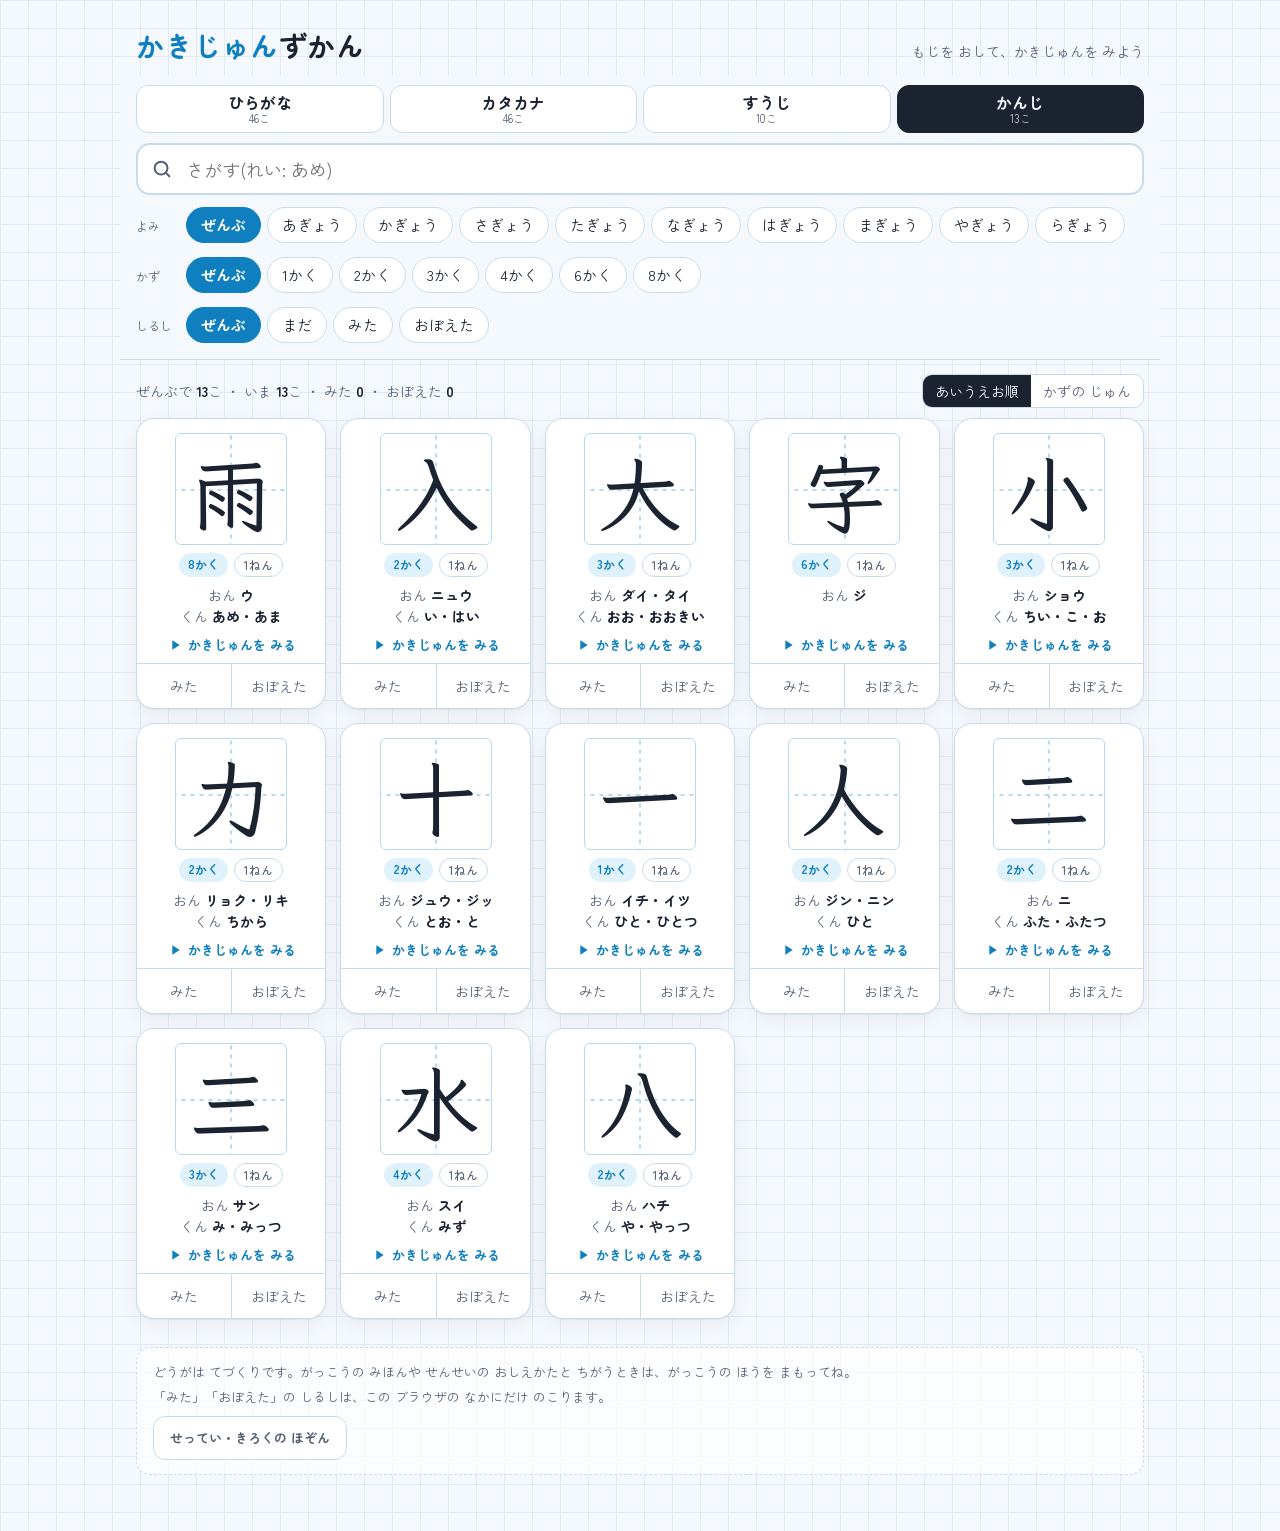
==== commit 97d221ee: "読みの表示を作り直し、練習画面のクラス名の重なりを直す - 練習画面のクラス名を .practice から .prac-panel に変更(「みた」ボタンの文字が上にずれる不具合) - 読みの各行の右" ====
--- a/docs/index.html
+++ b/docs/index.html
@@ -171,8 +171,8 @@
 .sheet-body { padding: 12px 18px 18px; display: grid; gap: 10px; }
 .speed { display: flex; align-items: center; gap: 8px; flex-wrap: wrap; }
 .speed .chip { height: 40px; }
-.facts { margin: 0; display: grid; grid-template-columns: auto 1fr; gap: 4px 14px; font-size: 15px; }
-.facts dt { color: var(--ink-2); font-size: 13px; padding-top: 2px; }
+.facts { margin: 0; display: grid; grid-template-columns: auto 1fr auto; gap: 6px 12px; align-items: center; font-size: 15px; }
+.facts dt { color: var(--ink-2); font-size: 13px; }
 .facts dd { margin: 0; }
 .note { margin: 0; padding: 8px 12px; border-radius: 10px; background: var(--accent-soft); color: var(--ink); font-size: 14px; }
 
@@ -261,38 +261,39 @@
 <script>
 /* ---- data: add one object per kanji; put its video in videos/ ---- */
 const KANJI = [
-  { k: "雨", on: ["ウ"], kun: ["あめ", "あま"], words: [["大雨", "おおあめ"], ["小雨", "こさめ"], ["雨天", "うてん"]],
+  { k: "雨", on: ["ウ"], kun: ["あめ", "あま"], mean: "そらから ふって くる みず", ex: ["雨が ふって きた", "あめが ふって きた"], words: [["大雨", "おおあめ"], ["小雨", "こさめ"], ["雨天", "うてん"]],
     grade: 1, strokes: 8, video: "videos/ame.mp4", note: "" },
-  { k: "字", on: ["ジ"], kun: [], words: [["文字", "もじ"], ["十字", "じゅうじ"], ["赤字", "あかじ"]],
+  { k: "字", on: ["ジ"], kun: [], mean: "ことばを かく ための しるし。もじ", ex: ["字を ゆっくり かく", "じを ゆっくり かく"], words: [["文字", "もじ"], ["十字", "じゅうじ"], ["赤字", "あかじ"]],
     grade: 1, strokes: 6, video: "videos/ji.mp4", note: "" },
-  { k: "水", on: ["スイ"], kun: ["みず"], words: [["水", "みず"], ["水玉", "みずたま"], ["水田", "すいでん"]],
+  { k: "水", on: ["スイ"], kun: ["みず"], mean: "のむ みず。かわや うみの みず", ex: ["水を のむ", "みずを のむ"], words: [["水", "みず"], ["水玉", "みずたま"], ["水田", "すいでん"]],
     grade: 1, strokes: 4, video: "videos/sui.mp4", note: "" },
-  { k: "大", on: ["ダイ", "タイ"], kun: ["おお", "おおきい"], words: [["大きい", "おおきい"], ["大雨", "おおあめ"], ["大小", "だいしょう"]],
+  { k: "大", on: ["ダイ", "タイ"], kun: ["おお", "おおきい"], mean: "おおきい こと", ex: ["大きい きを 見た", "おおきい きを みた"], words: [["大きい", "おおきい"], ["大雨", "おおあめ"], ["大小", "だいしょう"]],
     grade: 1, strokes: 3, video: "videos/dai.mp4", note: "" },
-  { k: "一", on: ["イチ", "イツ"], kun: ["ひと", "ひとつ"], words: [["一つ", "ひとつ"], ["一人", "ひとり"], ["一年", "いちねん"]],
+  { k: "一", on: ["イチ", "イツ"], kun: ["ひと", "ひとつ"], mean: "ひとつ。かずの 1", ex: ["一つ ください", "ひとつ ください"], words: [["一つ", "ひとつ"], ["一人", "ひとり"], ["一年", "いちねん"]],
     grade: 1, strokes: 1, video: "videos/ichi.mp4", note: "" },
-  { k: "二", on: ["ニ"], kun: ["ふた", "ふたつ"], words: [["二つ", "ふたつ"], ["二人", "ふたり"], ["二日", "ふつか"]],
+  { k: "二", on: ["ニ"], kun: ["ふた", "ふたつ"], mean: "ふたつ。かずの 2", ex: ["二つ たべた", "ふたつ たべた"], words: [["二つ", "ふたつ"], ["二人", "ふたり"], ["二日", "ふつか"]],
     grade: 1, strokes: 2, video: "videos/ni.mp4", note: "" },
-  { k: "三", on: ["サン"], kun: ["み", "みっつ"], words: [["三つ", "みっつ"], ["三日", "みっか"], ["三月", "さんがつ"]],
+  { k: "三", on: ["サン"], kun: ["み", "みっつ"], mean: "みっつ。かずの 3", ex: ["三つ ならべる", "みっつ ならべる"], words: [["三つ", "みっつ"], ["三日", "みっか"], ["三月", "さんがつ"]],
     grade: 1, strokes: 3, video: "videos/san.mp4", note: "" },
-  { k: "十", on: ["ジュウ", "ジッ"], kun: ["とお", "と"], words: [["十", "とお"], ["十人", "じゅうにん"], ["十日", "とおか"]],
+  { k: "十", on: ["ジュウ", "ジッ"], kun: ["とお", "と"], mean: "とお。かずの 10", ex: ["十まで かぞえる", "とおまで かぞえる"], words: [["十", "とお"], ["十人", "じゅうにん"], ["十日", "とおか"]],
     grade: 1, strokes: 2, video: "videos/juu.mp4", note: "" },
-  { k: "八", on: ["ハチ"], kun: ["や", "やっつ"], words: [["八つ", "やっつ"], ["八百", "はっぴゃく"], ["八日", "ようか"]],
+  { k: "八", on: ["ハチ"], kun: ["や", "やっつ"], mean: "やっつ。かずの 8", ex: ["おかしが 八つ ある", "おかしが やっつ ある"], words: [["八つ", "やっつ"], ["八百", "はっぴゃく"], ["八日", "ようか"]],
     grade: 1, strokes: 2, video: "videos/hachi.mp4", note: "" },
-  { k: "力", on: ["リョク", "リキ"], kun: ["ちから"], words: [["力", "ちから"], ["力もち", "ちからもち"], ["学力", "がくりょく"]],
+  { k: "力", on: ["リョク", "リキ"], kun: ["ちから"], mean: "からだの ちから。ちからが つよい こと", ex: ["力を 入れて もつ", "ちからを いれて もつ"], words: [["力", "ちから"], ["力もち", "ちからもち"], ["学力", "がくりょく"]],
     grade: 1, strokes: 2, video: "videos/chikara.mp4", note: "" },
-  { k: "人", on: ["ジン", "ニン"], kun: ["ひと"], words: [["人", "ひと"], ["大人", "おとな"], ["人口", "じんこう"]],
+  { k: "人", on: ["ジン", "ニン"], kun: ["ひと"], mean: "ひと。にんげん", ex: ["人が たくさん いる", "ひとが たくさん いる"], words: [["人", "ひと"], ["大人", "おとな"], ["人口", "じんこう"]],
     grade: 1, strokes: 2, video: "videos/hito.mp4", note: "" },
-  { k: "入", on: ["ニュウ"], kun: ["い", "はい"], words: [["入る", "はいる"], ["入口", "いりぐち"], ["入学", "にゅうがく"]],
+  { k: "入", on: ["ニュウ"], kun: ["い", "はい"], mean: "そとから なかへ はいる こと", ex: ["へやに 入る", "へやに はいる"], words: [["入る", "はいる"], ["入口", "いりぐち"], ["入学", "にゅうがく"]],
     grade: 1, strokes: 2, video: "videos/nyuu.mp4", note: "" },
-  { k: "小", on: ["ショウ"], kun: ["ちい", "こ", "お"], words: [["小さい", "ちいさい"], ["小雨", "こさめ"], ["小学校", "しょうがっこう"]],
+  { k: "小", on: ["ショウ"], kun: ["ちい", "こ", "お"], mean: "ちいさい こと", ex: ["小さい 字を かく", "ちいさい じを かく"], words: [["小さい", "ちいさい"], ["小雨", "こさめ"], ["小学校", "しょうがっこう"]],
     grade: 1, strokes: 3, video: "videos/shou.mp4", note: "" }
 ];
 
 /* kana & numbers: [char, romaji/reading, strokes] — video file is videos/<prefix>_<romaji>.mp4 */
 const KANA = {"h": [["あ", "a", 3], ["い", "i", 2], ["う", "u", 2], ["え", "e", 2], ["お", "o", 3], ["か", "ka", 3], ["き", "ki", 4], ["く", "ku", 1], ["け", "ke", 3], ["こ", "ko", 2], ["さ", "sa", 3], ["し", "shi", 1], ["す", "su", 2], ["せ", "se", 3], ["そ", "so", 2], ["た", "ta", 4], ["ち", "chi", 2], ["つ", "tsu", 1], ["て", "te", 1], ["と", "to", 2], ["な", "na", 4], ["に", "ni", 3], ["ぬ", "nu", 2], ["ね", "ne", 2], ["の", "no", 1], ["は", "ha", 3], ["ひ", "hi", 1], ["ふ", "fu", 4], ["へ", "he", 1], ["ほ", "ho", 4], ["ま", "ma", 3], ["み", "mi", 2], ["む", "mu", 3], ["め", "me", 2], ["も", "mo", 3], ["や", "ya", 3], ["ゆ", "yu", 2], ["よ", "yo", 2], ["ら", "ra", 2], ["り", "ri", 2], ["る", "ru", 2], ["れ", "re", 2], ["ろ", "ro", 1], ["わ", "wa", 2], ["を", "wo", 3], ["ん", "n", 1]], "k": [["ア", "a", 2], ["イ", "i", 2], ["ウ", "u", 3], ["エ", "e", 3], ["オ", "o", 3], ["カ", "ka", 2], ["キ", "ki", 3], ["ク", "ku", 2], ["ケ", "ke", 3], ["コ", "ko", 2], ["サ", "sa", 3], ["シ", "shi", 3], ["ス", "su", 2], ["セ", "se", 2], ["ソ", "so", 2], ["タ", "ta", 3], ["チ", "chi", 3], ["ツ", "tsu", 3], ["テ", "te", 3], ["ト", "to", 2], ["ナ", "na", 2], ["ニ", "ni", 2], ["ヌ", "nu", 2], ["ネ", "ne", 4], ["ノ", "no", 1], ["ハ", "ha", 2], ["ヒ", "hi", 2], ["フ", "fu", 1], ["ヘ", "he", 1], ["ホ", "ho", 4], ["マ", "ma", 2], ["ミ", "mi", 3], ["ム", "mu", 2], ["メ", "me", 2], ["モ", "mo", 3], ["ヤ", "ya", 2], ["ユ", "yu", 2], ["ヨ", "yo", 3], ["ラ", "ra", 2], ["リ", "ri", 2], ["ル", "ru", 2], ["レ", "re", 1], ["ロ", "ro", 3], ["ワ", "wa", 2], ["ヲ", "wo", 3], ["ン", "n", 2]], "n": [["0", "ぜろ", 1], ["1", "いち", 2], ["2", "に", 1], ["3", "さん", 1], ["4", "よん", 2], ["5", "ご", 2], ["6", "ろく", 1], ["7", "なな", 1], ["8", "はち", 1], ["9", "きゅう", 2]]};
-KANA.h.forEach(([c, r, n], i) => KANJI.push({ k: c, cat: "hiragana", on: [], kun: [], words: [], grade: 0, strokes: n, video: `videos/h_${r}.mp4`, note: "", ord: i, sub: r }));
-KANA.k.forEach(([c, r, n], i) => KANJI.push({ k: c, cat: "katakana", on: [], kun: [], words: [], grade: 0, strokes: n, video: `videos/k_${r}.mp4`, note: "", ord: i, sub: r }));
+const KANA_EX = {"あ": "あめ", "い": "いぬ", "う": "うさぎ", "え": "えんぴつ", "お": "おにぎり", "か": "かさ", "き": "きつね", "く": "くるま", "け": "けむし", "こ": "こま", "さ": "さかな", "し": "しか", "す": "すいか", "せ": "せみ", "そ": "そら", "た": "たこ", "ち": "ちず", "つ": "つくえ", "て": "てがみ", "と": "とり", "な": "なす", "に": "にく", "ぬ": "ぬいぐるみ", "ね": "ねこ", "の": "のり", "は": "はな", "ひ": "ひこうき", "ふ": "ふね", "へ": "へび", "ほ": "ほし", "ま": "まど", "み": "みかん", "む": "むし", "め": "めがね", "も": "もも", "や": "やま", "ゆ": "ゆき", "よ": "よる", "ら": "らっぱ", "り": "りんご", "る": "るすばん", "れ": "れんこん", "ろ": "ろば", "わ": "わに", "ア": "アイス", "イ": "インク", "ウ": "ウインナー", "エ": "エプロン", "オ": "オレンジ", "カ": "カメラ", "キ": "キウイ", "ク": "クッキー", "ケ": "ケーキ", "コ": "コップ", "サ": "サラダ", "シ": "シーソー", "ス": "スプーン", "セ": "セーター", "ソ": "ソファ", "タ": "タオル", "チ": "チーズ", "ツ": "ツリー", "テ": "テレビ", "ト": "トマト", "ナ": "ナイフ", "ニ": "ニュース", "ヌ": "ヌードル", "ネ": "ネクタイ", "ノ": "ノート", "ハ": "ハンカチ", "ヒ": "ヒーター", "フ": "フォーク", "ヘ": "ヘリコプター", "ホ": "ホテル", "マ": "マスク", "ミ": "ミルク", "ム": "ムース", "メ": "メロン", "モ": "モップ", "ヤ": "ヤッホー", "ユ": "ユニフォーム", "ヨ": "ヨット", "ラ": "ラジオ", "リ": "リボン", "ル": "ルール", "レ": "レモン", "ロ": "ロケット", "ワ": "ワニ", "を": "ほんを", "ん": "みかん", "ン": "ペン"};
+KANA.h.forEach(([c, r, n], i) => KANJI.push({ k: c, cat: "hiragana", on: [], kun: [], words: [], ex: KANA_EX[c] ? [KANA_EX[c], KANA_EX[c]] : null, grade: 0, strokes: n, video: `videos/h_${r}.mp4`, note: "", ord: i, sub: r }));
+KANA.k.forEach(([c, r, n], i) => KANJI.push({ k: c, cat: "katakana", on: [], kun: [], words: [], ex: KANA_EX[c] ? [KANA_EX[c], KANA_EX[c]] : null, grade: 0, strokes: n, video: `videos/k_${r}.mp4`, note: "", ord: i, sub: r }));
 KANA.n.forEach(([c, r, n], i) => KANJI.push({ k: c, cat: "number", on: [], kun: [], words: [], grade: 0, strokes: n, video: `videos/n_${c}.mp4`, note: "", ord: i, sub: r }));
 
 /* tabs: each entry in KANJI carries cat (default "kanji"). Hiragana / katakana / numbers use the same fields. */
@@ -442,11 +443,13 @@
   v.play().catch(() => {});
   /* watching a video counts as "みた" (never overrides おぼえた) */
   if (!marks[k]) { marks[k] = "practice"; saveMarks(); marksChanged = true; }
-  const words = d.words.map(([w, r]) => `${esc(w)}(${esc(r)})`).join("、");
-  $("facts").innerHTML = d.sub ? `<dt>よみ</dt><dd>${esc(d.sub.split(" ")[0])}</dd>` :
-    (d.on.length ? `<dt>おんよみ</dt><dd>${esc(d.on.join("、"))}</dd>` : "") +
-    (d.kun.length ? `<dt>くんよみ</dt><dd>${esc(d.kun.join("、"))}</dd>` : "") +
-    `<dt>ことば</dt><dd>${words}</dd>`;
+  const row = (label, text, say, mute) => `<dt>${label}</dt><dd>${esc(text)}</dd><dd class="spk" data-say="${esc(say)}" data-label="${label}"${mute ? " data-mute=\"1\"" : ""}></dd>`;
+  $("facts").innerHTML = d.cat === "number" ? row("よみ", d.sub.split(" ")[0], d.sub.split(" ")[0]) :
+    d.sub ? row("よみ", d.k, d.k) + (d.ex ? row("ことば", d.ex[0], d.ex[1]) : "") :
+    (d.on.length ? row("おんよみ", d.on.join("、"), d.on.join("、")) : "") +
+    (d.kun.length ? row("くんよみ", d.kun.join("、"), d.kun.join("、")) : "") +
+    (d.ex ? row("れい", d.ex[0], d.ex[1]) : "") +
+    (d.mean ? row("いみ", d.mean, "", true) : "");
   $("note").hidden = !d.note; $("note").textContent = d.note || "";
   const i = currentList.findIndex((x) => x.k === k);
   $("prev").disabled = i <= 0; $("next").disabled = i < 0 || i >= currentList.length - 1;
--- a/docs/practice.css
+++ b/docs/practice.css
@@ -1,9 +1,9 @@
 /* れんしゅう(なぞる/みないで かく)・よみあげ・せってい */
 .modes { display: flex; gap: 8px; padding: 0 18px 10px; }
 .modes .chip { height: 42px; min-width: 96px; font-weight: 700; }
-.modes[hidden], .practice[hidden], .say-row[hidden], .video-box[hidden], .speed[hidden] { display: none; }
+.modes[hidden], .prac-panel[hidden], .say-row[hidden], .video-box[hidden], .speed[hidden] { display: none; }
 
-.practice { padding: 0 18px 4px; display: grid; gap: 10px; justify-items: center; }
+.prac-panel { padding: 0 18px 4px; display: grid; gap: 10px; justify-items: center; }
 .stages { display: flex; gap: 8px; flex-wrap: wrap; justify-content: center; }
 .stages .chip { height: 40px; }
 .pad-wrap { width: min(100%, 440px); aspect-ratio: 1; position: relative; }
@@ -24,8 +24,12 @@
 
 .say-row { display: flex; flex-wrap: wrap; gap: 8px; }
 .say-row .pbtn { min-height: 42px; padding: 0 12px; font-size: 14px; }
-.say-row .word { font-weight: 500; }
-.facts.masked dd { filter: blur(7px); user-select: none; }
+.say-row { align-items: center; }
+.quiz-msg { margin: 0; font-weight: 700; color: var(--ink-2); min-height: 1.4em; }
+.facts dd.spk { display: flex; }
+.spk-btn { width: 40px; height: 40px; border-radius: 12px; border: 1.5px solid var(--line); background: var(--card); font-size: 18px; line-height: 1; cursor: pointer; padding: 0; }
+.facts .now { color: var(--accent, #1b7fb5); font-weight: 700; }
+.facts dt.now { color: inherit; }
 
 .foot .link-btn { margin-top: 8px; min-height: 44px; padding: 0 16px; border-radius: 12px; border: 1.5px solid var(--line); background: var(--card); font-weight: 700; }
 
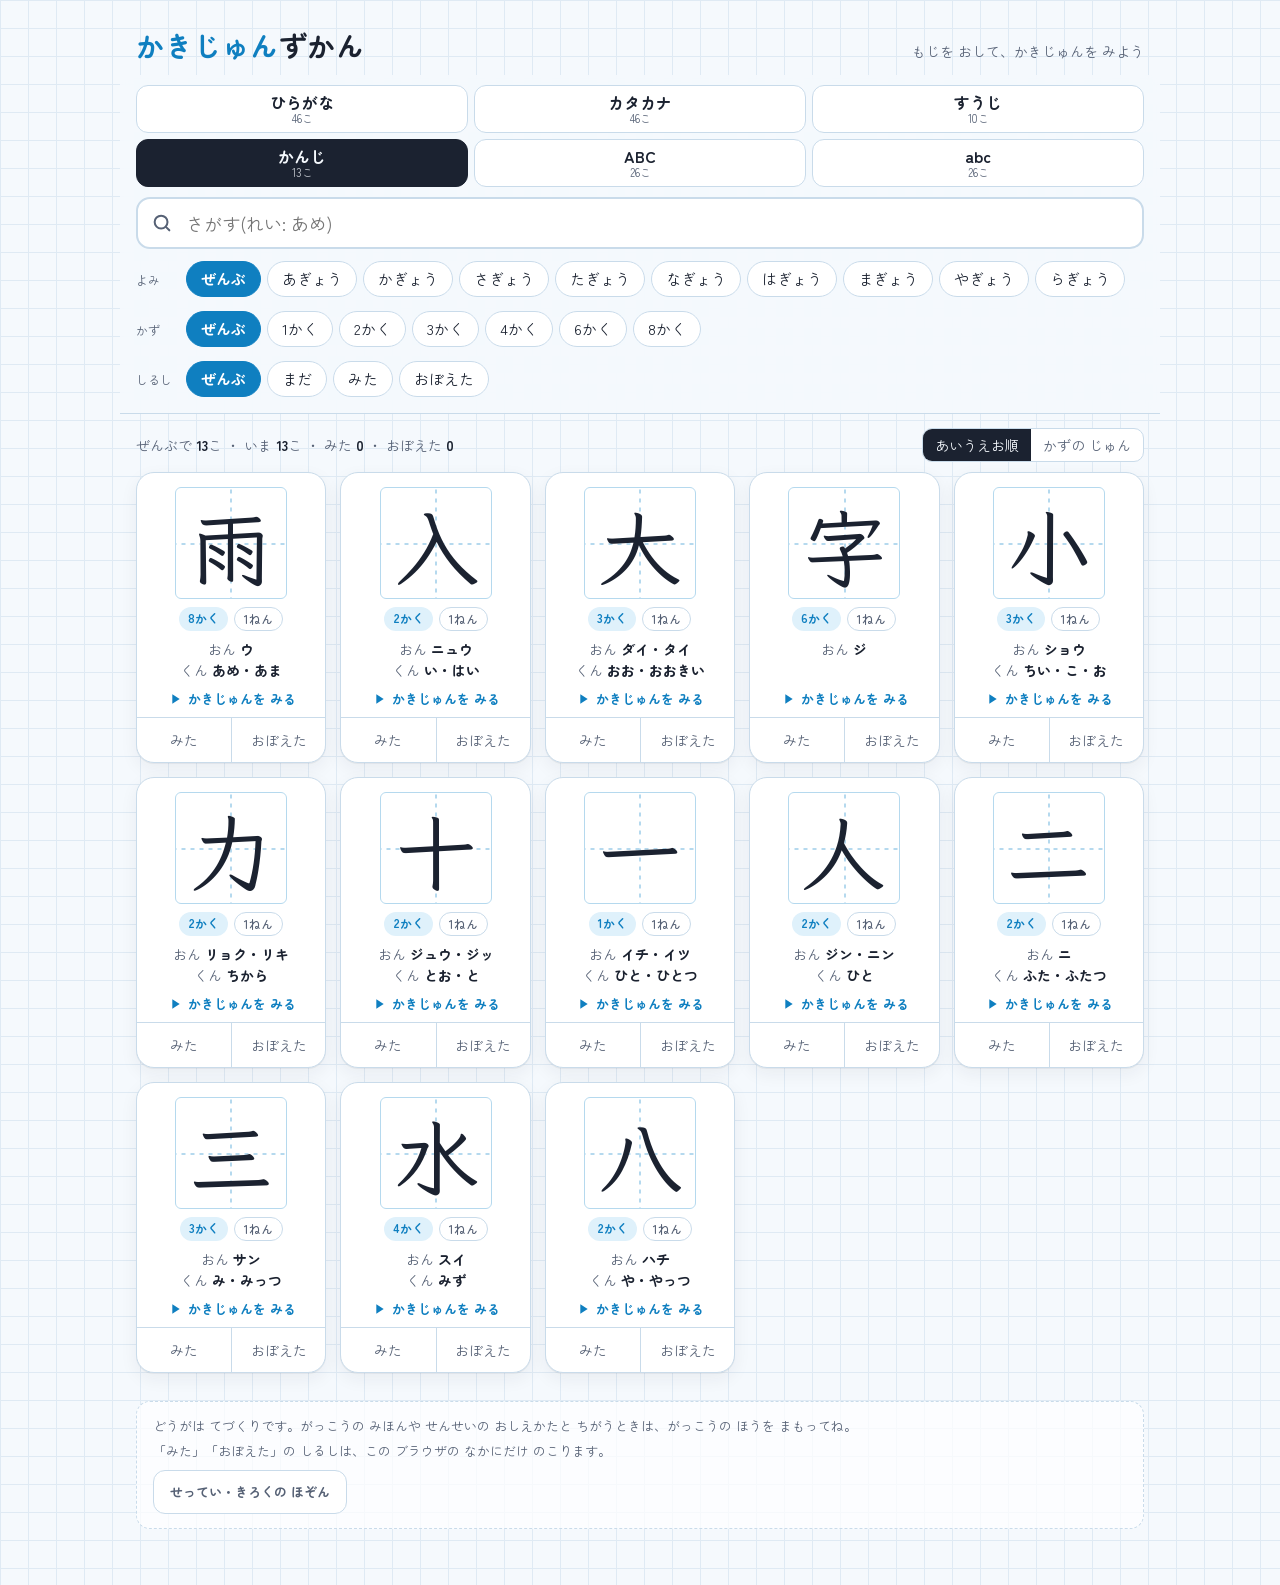
==== commit 30924153: "英語(A〜Z・a〜z)の52字を追加 - タブ「ABC」「abc」を追加。書き順の動画(52本)、なぞる・みないで かく、書き順チェックに対応 - ことば(Apple など)と絵、よみ(エイ など)。" ====
--- a/docs/index.html
+++ b/docs/index.html
@@ -78,7 +78,7 @@
   border-bottom: 1px solid var(--line);
   display: grid; grid-template-columns: minmax(0, 1fr); gap: 10px;
 }
-.tabs { display: grid; grid-template-columns: repeat(4, minmax(0, 1fr)); gap: 6px; }
+.tabs { display: grid; grid-template-columns: repeat(3, minmax(0, 1fr)); gap: 6px; }
 .tab {
   min-height: 48px; padding: 4px 2px; border: 1.5px solid var(--line); border-radius: 12px; background: var(--card);
   display: grid; justify-items: center; align-content: center; line-height: 1.2; font-size: 16px; font-weight: 700;
@@ -102,6 +102,7 @@
 
 .filters { display: grid; grid-template-columns: minmax(0, 1fr); gap: 8px; }
 .frow { display: flex; align-items: center; gap: 8px; min-width: 0; }
+.frow[hidden] { display: none; }
 .flabel { flex: none; width: 3.4em; font-size: 12px; color: var(--ink-2); }
 .chips { display: flex; gap: 6px; overflow-x: auto; padding: 2px 1px 4px; scrollbar-width: thin; min-width: 0; flex: 1; }
 .chip {
@@ -164,6 +165,7 @@
 .sheet-head { display: flex; align-items: center; gap: 10px; padding: 12px 12px 8px 18px; }
 .sheet-head h2 { margin: 0; font-size: 20px; flex: 1; min-width: 0; }
 .sheet-head h2 .k { font-family: var(--font-kanji); font-size: 30px; margin-right: 8px; color: var(--accent); }
+.kanji.latin, .sheet-head h2 .k.latin { font-family: "Helvetica Neue", Arial, "Noto Sans", "Segoe UI", sans-serif; font-weight: 500; }
 .icon-btn { width: 44px; height: 44px; border-radius: 12px; border: 1.5px solid var(--line); background: var(--card); font-size: 20px; line-height: 1; }
 .icon-btn:disabled { opacity: .35; cursor: default; }
 .video-box { background: #fff; aspect-ratio: 16 / 9; width: 100%; }
@@ -174,6 +176,9 @@
 .facts { margin: 0; display: grid; grid-template-columns: auto 1fr auto; gap: 6px 12px; align-items: center; font-size: 15px; }
 .facts dt { color: var(--ink-2); font-size: 13px; }
 .facts dd { margin: 0; }
+.facts dd.has-pic { display: flex; align-items: center; gap: 10px; }
+.facts .pic { font-size: 40px; line-height: 1; flex: none; }
+.facts .jp { display: block; font-size: 12px; color: var(--ink-2); margin-top: 2px; }
 .note { margin: 0; padding: 8px 12px; border-radius: 10px; background: var(--accent-soft); color: var(--ink); font-size: 14px; }
 
 @media (max-width: 420px) {
@@ -261,43 +266,50 @@
 <script>
 /* ---- data: add one object per kanji; put its video in videos/ ---- */
 const KANJI = [
-  { k: "雨", on: ["ウ"], kun: ["あめ", "あま"], mean: "そらから ふって くる みず", ex: ["雨が ふって きた", "あめが ふって きた"], words: [["大雨", "おおあめ"], ["小雨", "こさめ"], ["雨天", "うてん"]],
+  { k: "雨", on: ["ウ"], kun: ["あめ", "あま"], mean: "そらから ふって くる みず", ex: ["雨が ふって きた", "あめが ふって きた", "🌧️"], words: [["大雨", "おおあめ"], ["小雨", "こさめ"], ["雨天", "うてん"]],
     grade: 1, strokes: 8, video: "videos/ame.mp4", note: "" },
-  { k: "字", on: ["ジ"], kun: [], mean: "ことばを かく ための しるし。もじ", ex: ["字を ゆっくり かく", "じを ゆっくり かく"], words: [["文字", "もじ"], ["十字", "じゅうじ"], ["赤字", "あかじ"]],
+  { k: "字", on: ["ジ"], kun: [], mean: "ことばを かく ための しるし。もじ", ex: ["字を ゆっくり かく", "じを ゆっくり かく", "✏️"], words: [["文字", "もじ"], ["十字", "じゅうじ"], ["赤字", "あかじ"]],
     grade: 1, strokes: 6, video: "videos/ji.mp4", note: "" },
-  { k: "水", on: ["スイ"], kun: ["みず"], mean: "のむ みず。かわや うみの みず", ex: ["水を のむ", "みずを のむ"], words: [["水", "みず"], ["水玉", "みずたま"], ["水田", "すいでん"]],
+  { k: "水", on: ["スイ"], kun: ["みず"], mean: "のむ みず。かわや うみの みず", ex: ["水を のむ", "みずを のむ", "🚰"], words: [["水", "みず"], ["水玉", "みずたま"], ["水田", "すいでん"]],
     grade: 1, strokes: 4, video: "videos/sui.mp4", note: "" },
-  { k: "大", on: ["ダイ", "タイ"], kun: ["おお", "おおきい"], mean: "おおきい こと", ex: ["大きい きを 見た", "おおきい きを みた"], words: [["大きい", "おおきい"], ["大雨", "おおあめ"], ["大小", "だいしょう"]],
+  { k: "大", on: ["ダイ", "タイ"], kun: ["おお", "おおきい"], mean: "おおきい こと", ex: ["大きい きを 見た", "おおきい きを みた", "🌳"], words: [["大きい", "おおきい"], ["大雨", "おおあめ"], ["大小", "だいしょう"]],
     grade: 1, strokes: 3, video: "videos/dai.mp4", note: "" },
-  { k: "一", on: ["イチ", "イツ"], kun: ["ひと", "ひとつ"], mean: "ひとつ。かずの 1", ex: ["一つ ください", "ひとつ ください"], words: [["一つ", "ひとつ"], ["一人", "ひとり"], ["一年", "いちねん"]],
+  { k: "一", on: ["イチ", "イツ"], kun: ["ひと", "ひとつ"], mean: "ひとつ。かずの 1", ex: ["一つ ください", "ひとつ ください", "☝️"], words: [["一つ", "ひとつ"], ["一人", "ひとり"], ["一年", "いちねん"]],
     grade: 1, strokes: 1, video: "videos/ichi.mp4", note: "" },
-  { k: "二", on: ["ニ"], kun: ["ふた", "ふたつ"], mean: "ふたつ。かずの 2", ex: ["二つ たべた", "ふたつ たべた"], words: [["二つ", "ふたつ"], ["二人", "ふたり"], ["二日", "ふつか"]],
+  { k: "二", on: ["ニ"], kun: ["ふた", "ふたつ"], mean: "ふたつ。かずの 2", ex: ["二つ たべた", "ふたつ たべた", "✌️"], words: [["二つ", "ふたつ"], ["二人", "ふたり"], ["二日", "ふつか"]],
     grade: 1, strokes: 2, video: "videos/ni.mp4", note: "" },
-  { k: "三", on: ["サン"], kun: ["み", "みっつ"], mean: "みっつ。かずの 3", ex: ["三つ ならべる", "みっつ ならべる"], words: [["三つ", "みっつ"], ["三日", "みっか"], ["三月", "さんがつ"]],
+  { k: "三", on: ["サン"], kun: ["み", "みっつ"], mean: "みっつ。かずの 3", ex: ["三つ ならべる", "みっつ ならべる", "🍡"], words: [["三つ", "みっつ"], ["三日", "みっか"], ["三月", "さんがつ"]],
     grade: 1, strokes: 3, video: "videos/san.mp4", note: "" },
-  { k: "十", on: ["ジュウ", "ジッ"], kun: ["とお", "と"], mean: "とお。かずの 10", ex: ["十まで かぞえる", "とおまで かぞえる"], words: [["十", "とお"], ["十人", "じゅうにん"], ["十日", "とおか"]],
+  { k: "十", on: ["ジュウ", "ジッ"], kun: ["とお", "と"], mean: "とお。かずの 10", ex: ["十まで かぞえる", "とおまで かぞえる", "🔟"], words: [["十", "とお"], ["十人", "じゅうにん"], ["十日", "とおか"]],
     grade: 1, strokes: 2, video: "videos/juu.mp4", note: "" },
-  { k: "八", on: ["ハチ"], kun: ["や", "やっつ"], mean: "やっつ。かずの 8", ex: ["おかしが 八つ ある", "おかしが やっつ ある"], words: [["八つ", "やっつ"], ["八百", "はっぴゃく"], ["八日", "ようか"]],
+  { k: "八", on: ["ハチ"], kun: ["や", "やっつ"], mean: "やっつ。かずの 8", ex: ["おかしが 八つ ある", "おかしが やっつ ある", "🍬"], words: [["八つ", "やっつ"], ["八百", "はっぴゃく"], ["八日", "ようか"]],
     grade: 1, strokes: 2, video: "videos/hachi.mp4", note: "" },
-  { k: "力", on: ["リョク", "リキ"], kun: ["ちから"], mean: "からだの ちから。ちからが つよい こと", ex: ["力を 入れて もつ", "ちからを いれて もつ"], words: [["力", "ちから"], ["力もち", "ちからもち"], ["学力", "がくりょく"]],
+  { k: "力", on: ["リョク", "リキ"], kun: ["ちから"], mean: "からだの ちから。ちからが つよい こと", ex: ["力を 入れて もつ", "ちからを いれて もつ", "💪"], words: [["力", "ちから"], ["力もち", "ちからもち"], ["学力", "がくりょく"]],
     grade: 1, strokes: 2, video: "videos/chikara.mp4", note: "" },
-  { k: "人", on: ["ジン", "ニン"], kun: ["ひと"], mean: "ひと。にんげん", ex: ["人が たくさん いる", "ひとが たくさん いる"], words: [["人", "ひと"], ["大人", "おとな"], ["人口", "じんこう"]],
+  { k: "人", on: ["ジン", "ニン"], kun: ["ひと"], mean: "ひと。にんげん", ex: ["人が たくさん いる", "ひとが たくさん いる", "👥"], words: [["人", "ひと"], ["大人", "おとな"], ["人口", "じんこう"]],
     grade: 1, strokes: 2, video: "videos/hito.mp4", note: "" },
-  { k: "入", on: ["ニュウ"], kun: ["い", "はい"], mean: "そとから なかへ はいる こと", ex: ["へやに 入る", "へやに はいる"], words: [["入る", "はいる"], ["入口", "いりぐち"], ["入学", "にゅうがく"]],
+  { k: "入", on: ["ニュウ"], kun: ["い", "はい"], mean: "そとから なかへ はいる こと", ex: ["へやに 入る", "へやに はいる", "🚪"], words: [["入る", "はいる"], ["入口", "いりぐち"], ["入学", "にゅうがく"]],
     grade: 1, strokes: 2, video: "videos/nyuu.mp4", note: "" },
-  { k: "小", on: ["ショウ"], kun: ["ちい", "こ", "お"], mean: "ちいさい こと", ex: ["小さい 字を かく", "ちいさい じを かく"], words: [["小さい", "ちいさい"], ["小雨", "こさめ"], ["小学校", "しょうがっこう"]],
+  { k: "小", on: ["ショウ"], kun: ["ちい", "こ", "お"], mean: "ちいさい こと", ex: ["小さい 字を かく", "ちいさい じを かく", "🔍"], words: [["小さい", "ちいさい"], ["小雨", "こさめ"], ["小学校", "しょうがっこう"]],
     grade: 1, strokes: 3, video: "videos/shou.mp4", note: "" }
 ];
 
 /* kana & numbers: [char, romaji/reading, strokes] — video file is videos/<prefix>_<romaji>.mp4 */
 const KANA = {"h": [["あ", "a", 3], ["い", "i", 2], ["う", "u", 2], ["え", "e", 2], ["お", "o", 3], ["か", "ka", 3], ["き", "ki", 4], ["く", "ku", 1], ["け", "ke", 3], ["こ", "ko", 2], ["さ", "sa", 3], ["し", "shi", 1], ["す", "su", 2], ["せ", "se", 3], ["そ", "so", 2], ["た", "ta", 4], ["ち", "chi", 2], ["つ", "tsu", 1], ["て", "te", 1], ["と", "to", 2], ["な", "na", 4], ["に", "ni", 3], ["ぬ", "nu", 2], ["ね", "ne", 2], ["の", "no", 1], ["は", "ha", 3], ["ひ", "hi", 1], ["ふ", "fu", 4], ["へ", "he", 1], ["ほ", "ho", 4], ["ま", "ma", 3], ["み", "mi", 2], ["む", "mu", 3], ["め", "me", 2], ["も", "mo", 3], ["や", "ya", 3], ["ゆ", "yu", 2], ["よ", "yo", 2], ["ら", "ra", 2], ["り", "ri", 2], ["る", "ru", 2], ["れ", "re", 2], ["ろ", "ro", 1], ["わ", "wa", 2], ["を", "wo", 3], ["ん", "n", 1]], "k": [["ア", "a", 2], ["イ", "i", 2], ["ウ", "u", 3], ["エ", "e", 3], ["オ", "o", 3], ["カ", "ka", 2], ["キ", "ki", 3], ["ク", "ku", 2], ["ケ", "ke", 3], ["コ", "ko", 2], ["サ", "sa", 3], ["シ", "shi", 3], ["ス", "su", 2], ["セ", "se", 2], ["ソ", "so", 2], ["タ", "ta", 3], ["チ", "chi", 3], ["ツ", "tsu", 3], ["テ", "te", 3], ["ト", "to", 2], ["ナ", "na", 2], ["ニ", "ni", 2], ["ヌ", "nu", 2], ["ネ", "ne", 4], ["ノ", "no", 1], ["ハ", "ha", 2], ["ヒ", "hi", 2], ["フ", "fu", 1], ["ヘ", "he", 1], ["ホ", "ho", 4], ["マ", "ma", 2], ["ミ", "mi", 3], ["ム", "mu", 2], ["メ", "me", 2], ["モ", "mo", 3], ["ヤ", "ya", 2], ["ユ", "yu", 2], ["ヨ", "yo", 3], ["ラ", "ra", 2], ["リ", "ri", 2], ["ル", "ru", 2], ["レ", "re", 1], ["ロ", "ro", 3], ["ワ", "wa", 2], ["ヲ", "wo", 3], ["ン", "n", 2]], "n": [["0", "ぜろ", 1], ["1", "いち", 2], ["2", "に", 1], ["3", "さん", 1], ["4", "よん", 2], ["5", "ご", 2], ["6", "ろく", 1], ["7", "なな", 1], ["8", "はち", 1], ["9", "きゅう", 2]]};
-const KANA_EX = {"あ": "あめ", "い": "いぬ", "う": "うさぎ", "え": "えんぴつ", "お": "おにぎり", "か": "かさ", "き": "きつね", "く": "くるま", "け": "けむし", "こ": "こま", "さ": "さかな", "し": "しか", "す": "すいか", "せ": "せみ", "そ": "そら", "た": "たこ", "ち": "ちず", "つ": "つくえ", "て": "てがみ", "と": "とり", "な": "なす", "に": "にく", "ぬ": "ぬいぐるみ", "ね": "ねこ", "の": "のり", "は": "はな", "ひ": "ひこうき", "ふ": "ふね", "へ": "へび", "ほ": "ほし", "ま": "まど", "み": "みかん", "む": "むし", "め": "めがね", "も": "もも", "や": "やま", "ゆ": "ゆき", "よ": "よる", "ら": "らっぱ", "り": "りんご", "る": "るすばん", "れ": "れんこん", "ろ": "ろば", "わ": "わに", "ア": "アイス", "イ": "インク", "ウ": "ウインナー", "エ": "エプロン", "オ": "オレンジ", "カ": "カメラ", "キ": "キウイ", "ク": "クッキー", "ケ": "ケーキ", "コ": "コップ", "サ": "サラダ", "シ": "シーソー", "ス": "スプーン", "セ": "セーター", "ソ": "ソファ", "タ": "タオル", "チ": "チーズ", "ツ": "ツリー", "テ": "テレビ", "ト": "トマト", "ナ": "ナイフ", "ニ": "ニュース", "ヌ": "ヌードル", "ネ": "ネクタイ", "ノ": "ノート", "ハ": "ハンカチ", "ヒ": "ヒーター", "フ": "フォーク", "ヘ": "ヘリコプター", "ホ": "ホテル", "マ": "マスク", "ミ": "ミルク", "ム": "ムース", "メ": "メロン", "モ": "モップ", "ヤ": "ヤッホー", "ユ": "ユニフォーム", "ヨ": "ヨット", "ラ": "ラジオ", "リ": "リボン", "ル": "ルール", "レ": "レモン", "ロ": "ロケット", "ワ": "ワニ", "を": "ほんを", "ん": "みかん", "ン": "ペン"};
-KANA.h.forEach(([c, r, n], i) => KANJI.push({ k: c, cat: "hiragana", on: [], kun: [], words: [], ex: KANA_EX[c] ? [KANA_EX[c], KANA_EX[c]] : null, grade: 0, strokes: n, video: `videos/h_${r}.mp4`, note: "", ord: i, sub: r }));
-KANA.k.forEach(([c, r, n], i) => KANJI.push({ k: c, cat: "katakana", on: [], kun: [], words: [], ex: KANA_EX[c] ? [KANA_EX[c], KANA_EX[c]] : null, grade: 0, strokes: n, video: `videos/k_${r}.mp4`, note: "", ord: i, sub: r }));
+const KANA_EX = {"あ": ["あめ", "あめ", "☔"], "い": ["いぬ", "いぬ", "🐶"], "う": ["うさぎ", "うさぎ", "🐰"], "え": ["えんぴつ", "えんぴつ", "✏️"], "お": ["おにぎり", "おにぎり", "🍙"], "か": ["かさ", "かさ", "☂️"], "き": ["きつね", "きつね", "🦊"], "く": ["くるま", "くるま", "🚗"], "け": ["けーき", "けーき", "🍰"], "こ": ["こあら", "こあら", "🐨"], "さ": ["さかな", "さかな", "🐟"], "し": ["しか", "しか", "🦌"], "す": ["すいか", "すいか", "🍉"], "せ": ["せっけん", "せっけん", "🧼"], "そ": ["そら", "そら", "☁️"], "た": ["たこ", "たこ", "🐙"], "ち": ["ちず", "ちず", "🗺️"], "つ": ["つみき", "つみき", "🧱"], "て": ["てがみ", "てがみ", "✉️"], "と": ["とり", "とり", "🐦"], "な": ["なす", "なす", "🍆"], "に": ["にんじん", "にんじん", "🥕"], "ぬ": ["ぬいぐるみ", "ぬいぐるみ", "🧸"], "ね": ["ねこ", "ねこ", "🐱"], "の": ["のこぎり", "のこぎり", "🪚"], "は": ["はな", "はな", "🌸"], "ひ": ["ひこうき", "ひこうき", "✈️"], "ふ": ["ふね", "ふね", "🚢"], "へ": ["へび", "へび", "🐍"], "ほ": ["ほし", "ほし", "⭐"], "ま": ["まど", "まど", "🪟"], "み": ["みかん", "みかん", "🍊"], "む": ["むし", "むし", "🐛"], "め": ["めがね", "めがね", "👓"], "も": ["もも", "もも", "🍑"], "や": ["やま", "やま", "⛰️"], "ゆ": ["ゆき", "ゆき", "❄️"], "よ": ["よる", "よる", "🌃"], "ら": ["らいおん", "らいおん", "🦁"], "り": ["りんご", "りんご", "🍎"], "る": ["るすばん", "るすばん", "🏠"], "れ": ["れもん", "れもん", "🍋"], "ろ": ["ろうそく", "ろうそく", "🕯️"], "わ": ["わに", "わに", "🐊"], "を": ["ほんを", "ほんを", "📖"], "ん": ["ぱん", "ぱん", "🍞"], "ア": ["アイス", "アイス", "🍨"], "イ": ["イルカ", "イルカ", "🐬"], "ウ": ["ウインナー", "ウインナー", "🌭"], "エ": ["エビ", "エビ", "🦐"], "オ": ["オレンジ", "オレンジ", "🍊"], "カ": ["カメラ", "カメラ", "📷"], "キ": ["キウイ", "キウイ", "🥝"], "ク": ["クッキー", "クッキー", "🍪"], "ケ": ["ケーキ", "ケーキ", "🍰"], "コ": ["コーヒー", "コーヒー", "☕"], "サ": ["サラダ", "サラダ", "🥗"], "シ": ["シャツ", "シャツ", "👕"], "ス": ["スプーン", "スプーン", "🥄"], "セ": ["セーター", "セーター", "🧥"], "ソ": ["ソファ", "ソファ", "🛋️"], "タ": ["タクシー", "タクシー", "🚕"], "チ": ["チーズ", "チーズ", "🧀"], "ツ": ["ツリー", "ツリー", "🎄"], "テ": ["テレビ", "テレビ", "📺"], "ト": ["トマト", "トマト", "🍅"], "ナ": ["ナッツ", "ナッツ", "🥜"], "ニ": ["ニュース", "ニュース", "📰"], "ヌ": ["ヌードル", "ヌードル", "🍜"], "ネ": ["ネクタイ", "ネクタイ", "👔"], "ノ": ["ノート", "ノート", "📓"], "ハ": ["ハート", "ハート", "❤️"], "ヒ": ["ヒヨコ", "ヒヨコ", "🐥"], "フ": ["フォーク", "フォーク", "🍴"], "ヘ": ["ヘリコプター", "ヘリコプター", "🚁"], "ホ": ["ホテル", "ホテル", "🏨"], "マ": ["マスク", "マスク", "😷"], "ミ": ["ミルク", "ミルク", "🥛"], "ム": ["ムーン", "ムーン", "🌙"], "メ": ["メロン", "メロン", "🍈"], "モ": ["モノレール", "モノレール", "🚝"], "ヤ": ["ヤッホー", "ヤッホー", "📣"], "ユ": ["ユーフォー", "ユーフォー", "🛸"], "ヨ": ["ヨット", "ヨット", "⛵"], "ラ": ["ラジオ", "ラジオ", "📻"], "リ": ["リボン", "リボン", "🎀"], "ル": ["ルビー", "ルビー", "💎"], "レ": ["レモン", "レモン", "🍋"], "ロ": ["ロケット", "ロケット", "🚀"], "ワ": ["ワニ", "ワニ", "🐊"], "ン": ["ペン", "ペン", "🖊️"]};
+KANA.h.forEach(([c, r, n], i) => KANJI.push({ k: c, cat: "hiragana", on: [], kun: [], words: [], ex: KANA_EX[c] || null, grade: 0, strokes: n, video: `videos/h_${r}.mp4`, note: "", ord: i, sub: r }));
+KANA.k.forEach(([c, r, n], i) => KANJI.push({ k: c, cat: "katakana", on: [], kun: [], words: [], ex: KANA_EX[c] || null, grade: 0, strokes: n, video: `videos/k_${r}.mp4`, note: "", ord: i, sub: r }));
 KANA.n.forEach(([c, r, n], i) => KANJI.push({ k: c, cat: "number", on: [], kun: [], words: [], grade: 0, strokes: n, video: `videos/n_${c}.mp4`, note: "", ord: i, sub: r }));
+/* 英語 A〜Z(おおもじ / こもじ): [よみ(カタカナ), ことば, にほんご, 絵] */
+const ALPHA = {"A": ["エイ", "Apple", "りんご", "🍎"], "B": ["ビー", "Banana", "バナナ", "🍌"], "C": ["シー", "Cat", "ねこ", "🐱"], "D": ["ディー", "Dog", "いぬ", "🐶"], "E": ["イー", "Egg", "たまご", "🥚"], "F": ["エフ", "Fish", "さかな", "🐟"], "G": ["ジー", "Grape", "ぶどう", "🍇"], "H": ["エイチ", "Hat", "ぼうし", "🎩"], "I": ["アイ", "Ice", "こおり", "🧊"], "J": ["ジェイ", "Juice", "ジュース", "🧃"], "K": ["ケイ", "Key", "かぎ", "🔑"], "L": ["エル", "Lemon", "レモン", "🍋"], "M": ["エム", "Moon", "つき", "🌙"], "N": ["エヌ", "Nose", "はな", "👃"], "O": ["オウ", "Orange", "オレンジ", "🍊"], "P": ["ピー", "Pig", "ぶた", "🐷"], "Q": ["キュー", "Queen", "じょおう", "👸"], "R": ["アール", "Rabbit", "うさぎ", "🐰"], "S": ["エス", "Sun", "たいよう", "☀️"], "T": ["ティー", "Tiger", "とら", "🐯"], "U": ["ユー", "Umbrella", "かさ", "☂️"], "V": ["ヴィー", "Violin", "バイオリン", "🎻"], "W": ["ダブリュー", "Whale", "くじら", "🐳"], "X": ["エックス", "Box", "はこ", "📦"], "Y": ["ワイ", "Yellow", "きいろ", "💛"], "Z": ["ズィー", "Zebra", "しまうま", "🦓"]};
+const ASTROKES = {"u": [3, 3, 1, 2, 4, 3, 2, 3, 1, 1, 3, 2, 4, 3, 1, 2, 2, 3, 1, 2, 1, 1, 1, 2, 3, 3], "l": [2, 2, 1, 2, 1, 2, 2, 2, 2, 2, 3, 1, 3, 2, 1, 2, 2, 2, 1, 2, 2, 1, 1, 2, 2, 3]};
+[["upper", "u"], ["lower", "l"]].forEach(([cat, t]) => "ABCDEFGHIJKLMNOPQRSTUVWXYZ".split("").forEach((c, i) => {
+  const [name, w, jp, e] = ALPHA[c], k = t === "u" ? c : c.toLowerCase();
+  KANJI.push({ k, cat, on: [], kun: [], words: [], grade: 0, strokes: ASTROKES[t][i], video: `videos/${t}_${k}.mp4`, note: "", ord: i, alpha: { name, w: t === "u" ? w : w.toLowerCase(), jp, e } });
+}));
 
 /* tabs: each entry in KANJI carries cat (default "kanji"). Hiragana / katakana / numbers use the same fields. */
-const CATS = [["hiragana", "ひらがな"], ["katakana", "カタカナ"], ["number", "すうじ"], ["kanji", "かんじ"]];
+const CATS = [["hiragana", "ひらがな"], ["katakana", "カタカナ"], ["number", "すうじ"], ["kanji", "かんじ"], ["upper", "ABC"], ["lower", "abc"]];
 const ROWS = [["あ", "あいうえお"], ["か", "かきくけこがぎぐげご"], ["さ", "さしすせそざじずぜぞ"], ["た", "たちつてとだぢづでど"],
   ["な", "なにぬねの"], ["は", "はひふへほばびぶべぼぱぴぷぺぽ"], ["ま", "まみむめも"], ["や", "やゆよ"], ["ら", "らりるれろ"], ["わ", "わをん"]];
 
@@ -315,7 +327,7 @@
   if (d.cat === "number") d.sub += { "0": " れい まる", "4": " し", "7": " しち", "9": " く" }[d.k] || "";
   d.sortKey = norm(d.kun[0] || d.on[0] || "");
   d.rows = isKana ? [rowOf(d.k)].filter(Boolean) : [...new Set(reads.map(rowOf).filter(Boolean))];
-  d.hay = norm([d.k, ...reads, ...d.words.flat(), d.strokes + "画", d.strokes + "かく", d.grade ? d.grade + "年" + d.grade + "ねん" : "", d.sub || ""].join(" "));
+  d.hay = norm([d.k, ...reads, ...d.words.flat(), ...(d.alpha ? [d.alpha.name, d.alpha.w, d.alpha.jp] : []), d.strokes + "画", d.strokes + "かく", d.grade ? d.grade + "年" + d.grade + "ねん" : "", d.sub || ""].join(" "));
   d.direct = [d.k, ...reads, ...(d.sub ? d.sub.split(" ") : [])].map(norm);   /* the kanji itself and its readings, for ranking */
 });
 
@@ -369,6 +381,7 @@
 }
 function renderFilters() {
   const rows = ROWS.map((r) => r[0]).filter((r) => pool().some((d) => d.rows.includes(r)));
+  $("rows").parentElement.hidden = state.cat === "upper" || state.cat === "lower";
   chipGroup($("rows"), [["", "ぜんぶ"], ...rows.map((r) => [r, r + "ぎょう"])], state.row || "", (v) => { state.row = v || null; update(); });
   const ss = [...new Set(pool().map((d) => d.strokes))].sort((a, b) => a - b);
   chipGroup($("strokes"), [["", "ぜんぶ"], ...ss.map((n) => [n, n + "かく"])], state.strokes || "", (v) => { state.strokes = v ? Number(v) : null; update(); });
@@ -376,10 +389,10 @@
 }
 function cardHTML(d) {
   const m = marks[d.k] || "";
-  const reads = d.sub ? `よみ <b>${esc(d.sub.split(" ")[0])}</b>` : [d.on.length ? `おん <b>${esc(d.on.join("・"))}</b>` : "", d.kun.length ? `くん <b>${esc(d.kun.join("・"))}</b>` : ""].filter(Boolean).join("<br>");
+  const reads = d.alpha ? `<b>${esc(d.alpha.e)} ${esc(d.alpha.w)}</b><br>${esc(d.alpha.name)}` : d.sub ? `よみ <b>${esc(d.sub.split(" ")[0])}</b>` : [d.on.length ? `おん <b>${esc(d.on.join("・"))}</b>` : "", d.kun.length ? `くん <b>${esc(d.kun.join("・"))}</b>` : ""].filter(Boolean).join("<br>");
   return `<li class="card" data-status="${esc(m)}">
     <button class="open" type="button" data-open="${esc(d.k)}" aria-label="${esc(d.k)}の かきじゅんを みる">
-      <span class="square"><span class="kanji">${esc(d.k)}</span></span>
+      <span class="square"><span class="kanji${d.alpha ? " latin" : ""}">${esc(d.k)}</span></span>
       <span class="meta"><span class="tag">${d.strokes}かく</span>${d.grade ? `<span class="tag plain">${d.grade}ねん</span>` : ""}</span>
       <span class="reads">${reads}</span>
       <span class="play"><svg viewBox="0 0 24 24" fill="currentColor" aria-hidden="true"><path d="M8 5v14l11-7z"/></svg>かきじゅんを みる</span>
@@ -401,6 +414,7 @@
   $("count").innerHTML = `ぜんぶで <b>${total}</b>こ ・ いま <b>${list.length}</b>こ ・ みた <b>${nP}</b> ・ おぼえた <b>${nD}</b>`;
   $("qclear").hidden = !state.q;
   document.querySelectorAll(".sort button").forEach((b) => b.setAttribute("aria-pressed", String(b.dataset.sort === state.sort)));
+  const kb = document.querySelector('.sort [data-sort="kana"]'); if (kb) kb.textContent = state.cat === "upper" || state.cat === "lower" ? "ABC順" : "あいうえお順";
   return list;
 }
 function update() { renderTabs(); renderFilters(); currentList = renderList(); }
@@ -437,18 +451,19 @@
 function show(k) {
   const d = KANJI.find((x) => x.k === k); if (!d) return;
   openKey = k;
-  $("dtitle").innerHTML = `<span class="k">${esc(d.k)}</span>${d.strokes}かく${d.grade ? ` ・ ${d.grade}ねん` : ""}`;
+  $("dtitle").innerHTML = `<span class="k${d.alpha ? " latin" : ""}">${esc(d.k)}</span>${d.strokes}かく${d.grade ? ` ・ ${d.grade}ねん` : ""}`;
   const v = $("video");
   v.src = d.video; v.playbackRate = Number(document.querySelector(".speed .chip[aria-pressed=true]").dataset.rate);
   v.play().catch(() => {});
   /* watching a video counts as "みた" (never overrides おぼえた) */
   if (!marks[k]) { marks[k] = "practice"; saveMarks(); marksChanged = true; }
-  const row = (label, text, say, mute) => `<dt>${label}</dt><dd>${esc(text)}</dd><dd class="spk" data-say="${esc(say)}" data-label="${label}"${mute ? " data-mute=\"1\"" : ""}></dd>`;
-  $("facts").innerHTML = d.cat === "number" ? row("よみ", d.sub.split(" ")[0], d.sub.split(" ")[0]) :
-    d.sub ? row("よみ", d.k, d.k) + (d.ex ? row("ことば", d.ex[0], d.ex[1]) : "") :
+  const row = (label, text, say, mute, pic, small, lang) => `<dt>${label}</dt><dd${pic ? " class=\"has-pic\"" : ""}>${pic ? `<span class="pic" aria-hidden="true">${pic}</span>` : ""}<span>${esc(text)}${small ? `<small class="jp">${esc(small)}</small>` : ""}</span></dd><dd class="spk" data-say="${esc(say)}" data-label="${label}"${mute ? " data-mute=\"1\"" : ""}${lang ? ` data-lang="${lang}"` : ""}></dd>`;
+  $("facts").innerHTML = d.alpha ? row("よみ", d.alpha.name, d.k.toUpperCase(), false, "", "", "en-US") + row("ことば", d.alpha.w, d.alpha.w, false, d.alpha.e, d.alpha.jp, "en-US") :
+    d.cat === "number" ? row("よみ", d.sub.split(" ")[0], d.sub.split(" ")[0]) :
+    d.sub ? row("よみ", d.k, d.k) + (d.ex ? row("ことば", d.ex[0], d.ex[1], false, d.ex[2]) : "") :
     (d.on.length ? row("おんよみ", d.on.join("、"), d.on.join("、")) : "") +
     (d.kun.length ? row("くんよみ", d.kun.join("、"), d.kun.join("、")) : "") +
-    (d.ex ? row("れい", d.ex[0], d.ex[1]) : "") +
+    (d.ex ? row("れい", d.ex[0], d.ex[1], false, d.ex[2]) : "") +
     (d.mean ? row("いみ", d.mean, "", true) : "");
   $("note").hidden = !d.note; $("note").textContent = d.note || "";
   const i = currentList.findIndex((x) => x.k === k);
